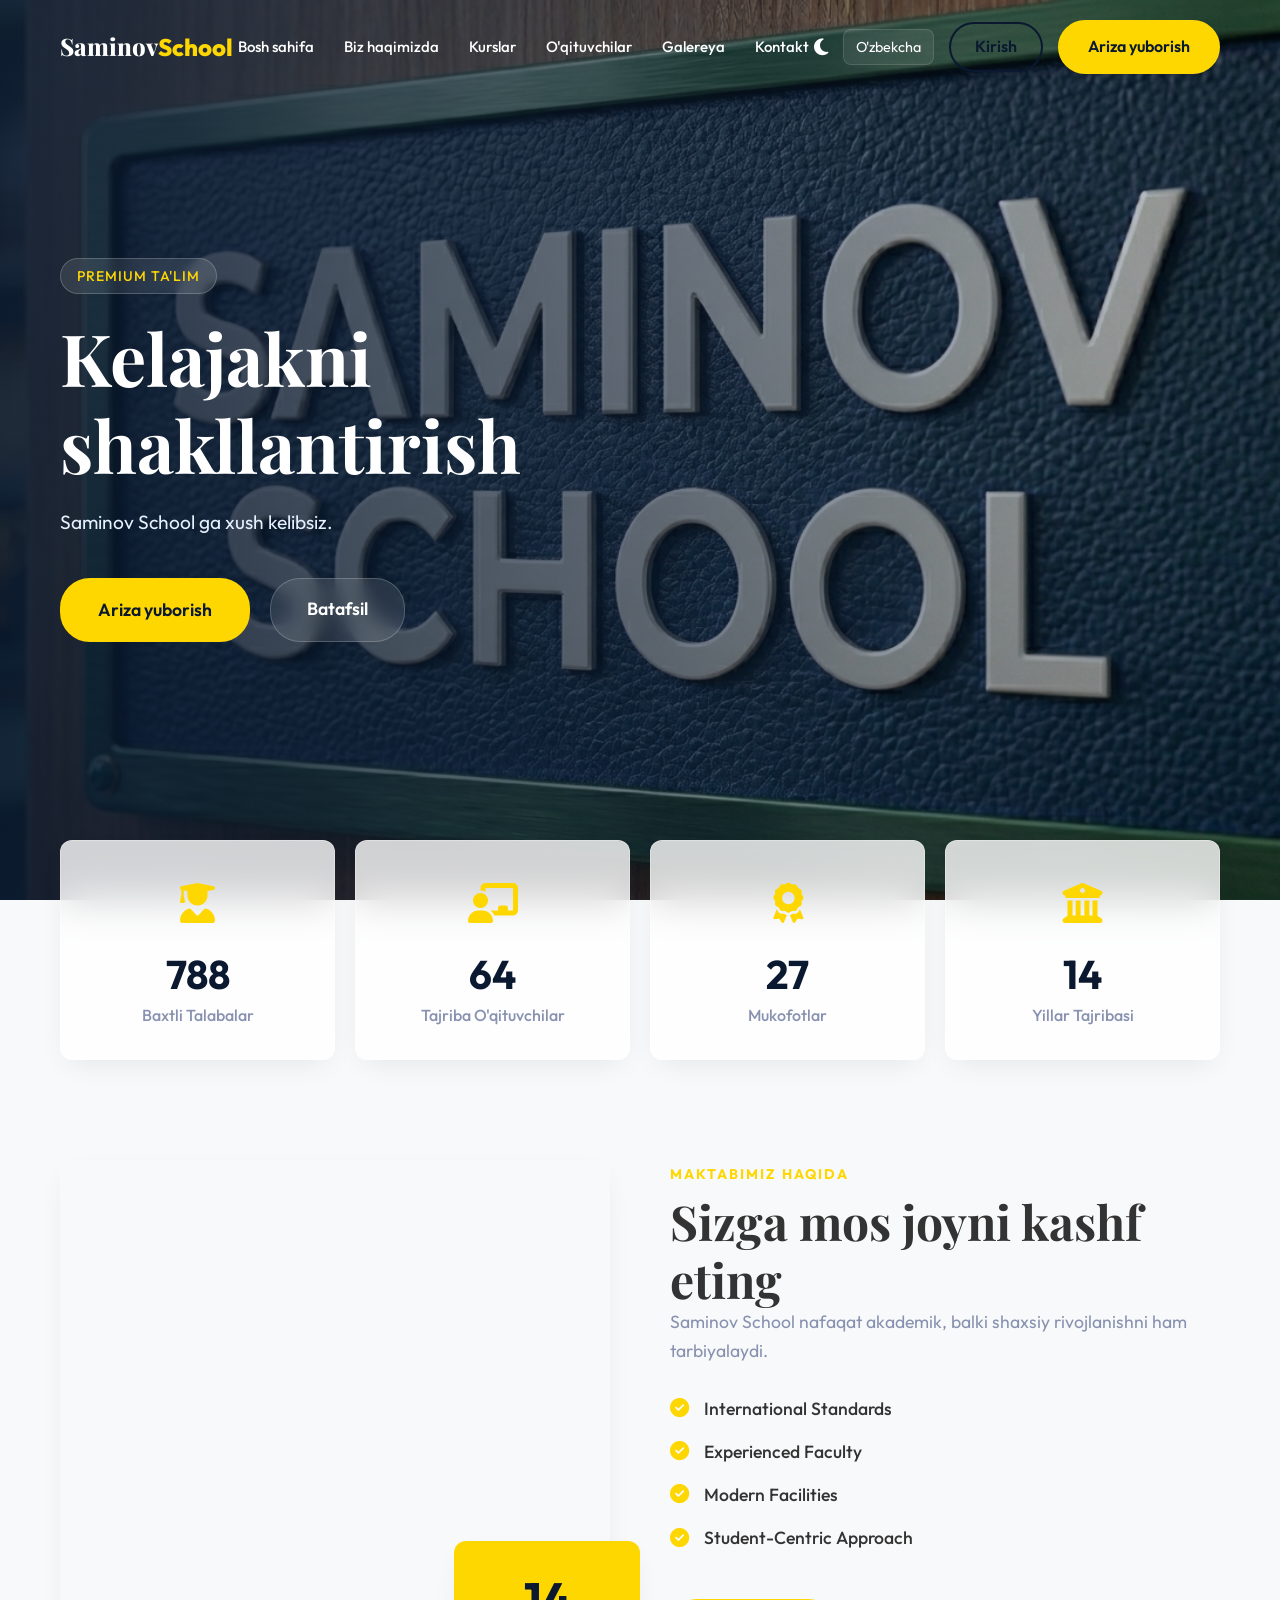
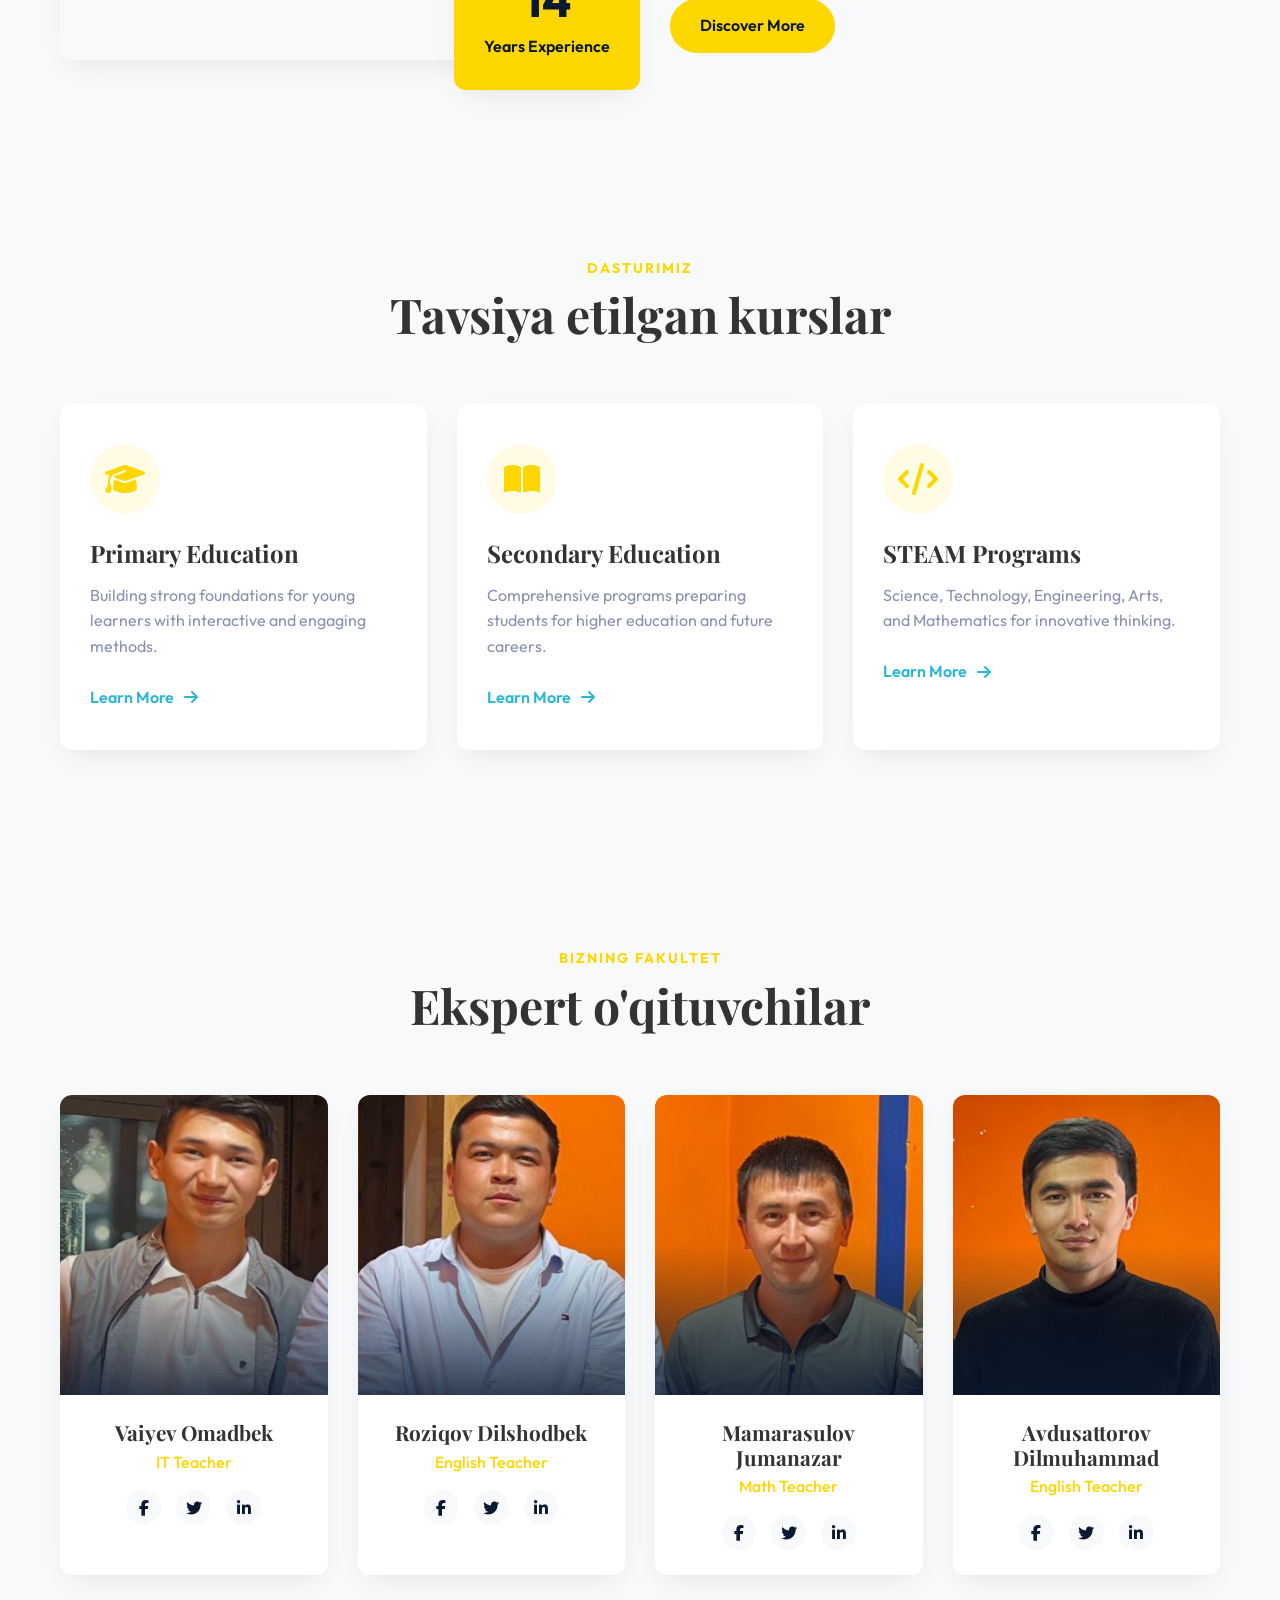
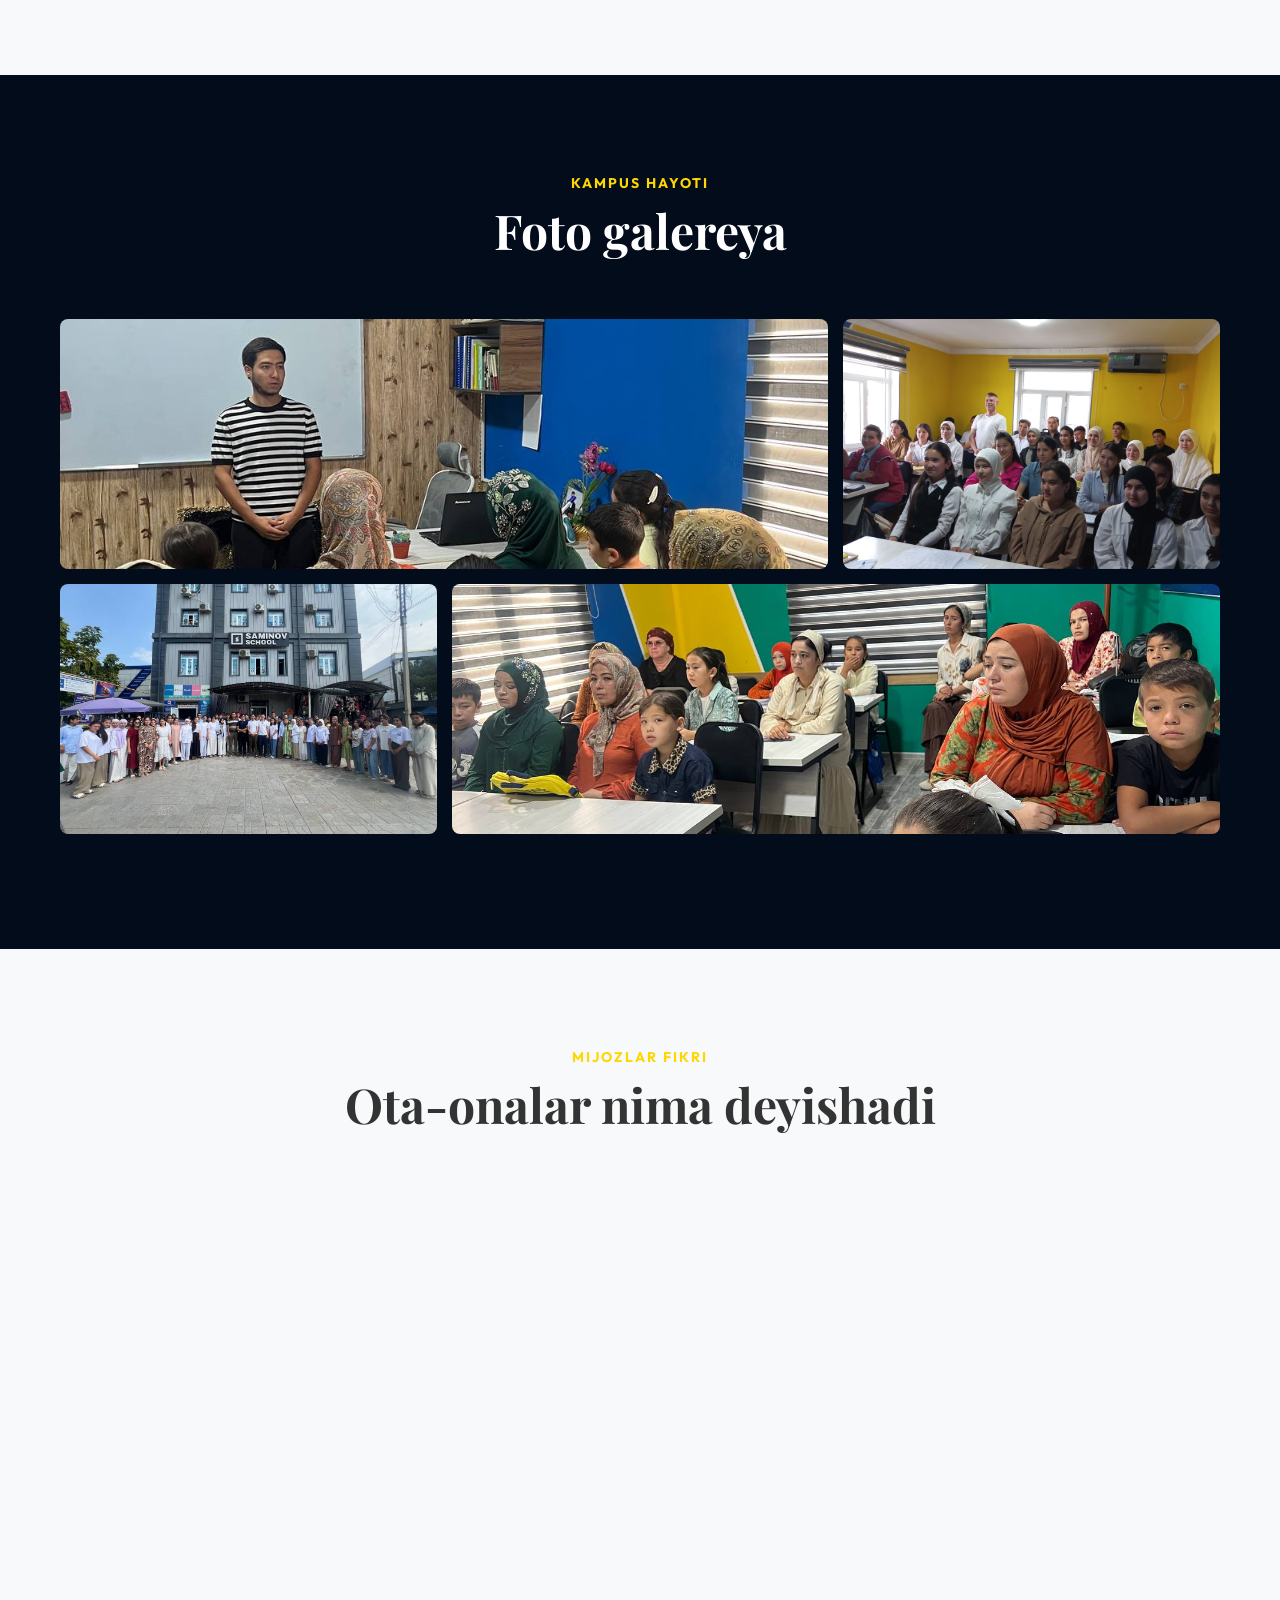
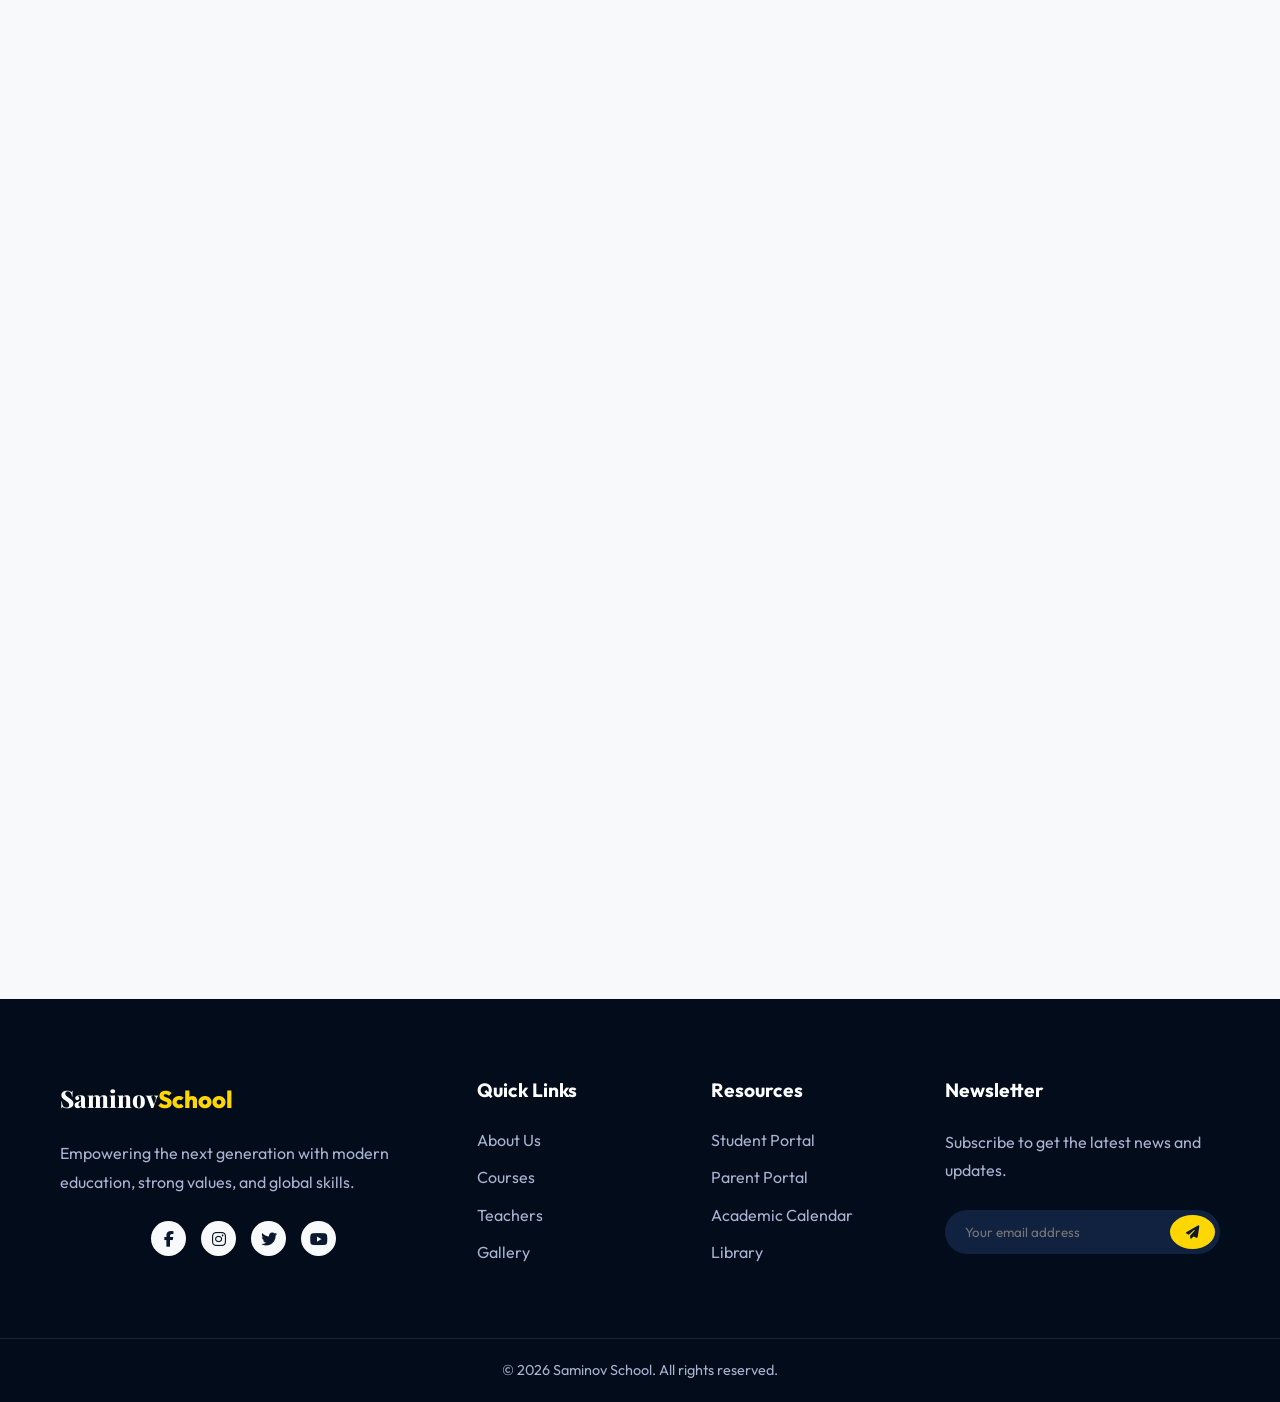
==== index.html @ 98623402 "dastlabki fayllar" ====
<!DOCTYPE html>
<html lang="en">
<head>
    <meta charset="UTF-8">
    <meta name="viewport" content="width=device-width, initial-scale=1.0">
    <title>Saminov School | Excellence in Education</title>
    
    <!-- Google Fonts -->
    <link rel="preconnect" href="https://fonts.googleapis.com">
    <link rel="preconnect" href="https://fonts.gstatic.com" crossorigin>
    <link href="https://fonts.googleapis.com/css2?family=Outfit:wght@300;400;500;600;700;800&family=Playfair+Display:wght@600;700;800&display=swap" rel="stylesheet">
    
    <!-- Font Awesome Icons -->
    <link rel="stylesheet" href="https://cdnjs.cloudflare.com/ajax/libs/font-awesome/6.4.0/css/all.min.css">
    
    <!-- AOS Animation Library -->
    <link href="https://unpkg.com/aos@2.3.1/dist/aos.css" rel="stylesheet">
    
    <!-- Main CSS -->
    <link rel="stylesheet" href="main.css">
</head>
<body>

    <!-- Navigation -->
    <nav class="navbar" id="navbar">
        <div class="container nav-container">
            <a href="#" class="logo">
                <span class="logo-text">Saminov<span class="logo-accent">School</span></span>
            </a>
            
            <ul class="nav-links">
                <li><a data-i18n="nav.home" href="#home">Home</a></li>
                <li><a data-i18n="nav.about" href="#about">About</a></li>
                <li><a data-i18n="nav.courses" href="#courses">Courses</a></li>
                <li><a data-i18n="nav.teachers" href="#teachers">Teachers</a></li>
                <li><a data-i18n="nav.gallery" href="#gallery">Gallery</a></li>
                <li><a data-i18n="nav.contact" href="#contact">Contact</a></li>
            </ul>
            
            <div class="nav-actions">
                <button class="theme-toggle" id="theme-toggle"><i class="fa-solid fa-moon"></i></button>
                <select id="lang-select" class="lang-select" aria-label="Language select">
                    <option value="uz">O'zbekcha</option>
                    <option value="ru">Русский</option>
                    <option value="en">English</option>
                </select>
                <a data-i18n="nav.login" href="login.html" class="btn-outline">Login</a>
                <a data-i18n="nav.apply" href="#admission" class="btn-primary">Apply Now</a>
                <div class="hamburger" id="hamburger">
                    <i class="fa-solid fa-bars"></i>
                </div>
            </div>
        </div>
    </nav>

    <!-- Mobile Menu -->
    <div class="mobile-menu" id="mobile-menu">
        <span class="close-menu" id="close-menu">&times;</span>
        <ul class="mobile-links">
            <li><a href="#home">Home</a></li>
            <li><a href="#about">About</a></li>
            <li><a href="#courses">Courses</a></li>
            <li><a href="#teachers">Teachers</a></li>
            <li><a href="#gallery">Gallery</a></li>
            <li><a href="#contact">Contact</a></li>
            <li style="margin-top: 20px;">
                <a href="login.html" class="btn-outline" style="display: inline-block;">Login</a>
            </li>
        </ul>
    </div>

    <!-- Hero Section -->
    <header class="hero" id="home">
        <div class="hero-bg"></div>
        <div class="hero-overlay"></div>
        <div class="container hero-content">
            <div class="hero-text" data-aos="fade-up" data-aos-duration="1000">
                <div class="badge" data-i18n="hero.badge">Premium Education</div>
                <h1 class="hero-title" data-i18n="hero.title">Shaping the <span>Future</span> of Education</h1>
                <p class="hero-subtitle" data-i18n="hero.subtitle">Welcome to Saminov School, where innovation meets tradition. We provide a world-class educational experience to prepare students for tomorrow's challenges.</p>
                <div class="hero-buttons">
                    <a href="#admission" class="btn-primary btn-large" data-i18n="hero.apply">Apply Now <i class="fa-solid fa-arrow-right"></i></a>
                    <a href="#about" class="btn-glass btn-large" data-i18n="hero.learn">Learn More</a>
                </div>
            </div>
        </div>
    </header>

    <!-- Statistics Section -->
    <section class="statistics">
        <div class="container stats-container">
            <div class="stat-card glass-panel" data-aos="fade-up" data-aos-delay="100">
                <div class="stat-icon"><i class="fa-solid fa-user-graduate"></i></div>
                <h3 class="counter" data-target="1500">0</h3>
                <p data-i18n="stat.students">Happy Students</p>
            </div>
            <div class="stat-card glass-panel" data-aos="fade-up" data-aos-delay="200">
                <div class="stat-icon"><i class="fa-solid fa-chalkboard-user"></i></div>
                <h3 class="counter" data-target="120">0</h3>
                <p data-i18n="stat.teachers">Expert Teachers</p>
            </div>
            <div class="stat-card glass-panel" data-aos="fade-up" data-aos-delay="300">
                <div class="stat-icon"><i class="fa-solid fa-award"></i></div>
                <h3 class="counter" data-target="50">0</h3>
                <p data-i18n="stat.awards">Awards Won</p>
            </div>
            <div class="stat-card glass-panel" data-aos="fade-up" data-aos-delay="400">
                <div class="stat-icon"><i class="fa-solid fa-building-columns"></i></div>
                <h3 class="counter" data-target="25">0</h3>
                <p data-i18n="stat.years">Years of Excellence</p>
            </div>
        </div>
    </section>

    <!-- About Section -->
    <section class="about section" id="about">
        <div class="container about-grid">
            <div class="about-image" data-aos="fade-right">
                <div class="image-wrapper">
                    <div class="decorative-img"></div>
                    <div class="experience-badge glass-panel">
                        <h2 class="counter" data-target="25">0</h2>
                        <p>Years Experience</p>
                    </div>
                </div>
            </div>
            <div class="about-content" data-aos="fade-left">
                <h4 class="section-subtitle" data-i18n="about.subtitle">About Us</h4>
                <h2 class="section-title" data-i18n="about.title">Nurturing Young Minds for a Brighter Future</h2>
                <p class="about-text" data-i18n="about.text">
                    At Saminov School, we believe in creating an environment where every student can thrive. Our modern curriculum combines academic excellence with practical skills, ensuring our students are prepared for global challenges.
                </p>
                <ul class="feature-list">
                    <li><i class="fa-solid fa-check-circle"></i> International Standards</li>
                    <li><i class="fa-solid fa-check-circle"></i> Experienced Faculty</li>
                    <li><i class="fa-solid fa-check-circle"></i> Modern Facilities</li>
                    <li><i class="fa-solid fa-check-circle"></i> Student-Centric Approach</li>
                </ul>
                <a href="#about" class="btn-primary mt-4">Discover More</a>
            </div>
        </div>
    </section>

    <!-- Courses Section -->
    <section class="courses section bg-light" id="courses">
        <div class="container">
            <div class="section-header text-center" data-aos="fade-up">
                <h4 class="section-subtitle" data-i18n="courses.subtitle">Our Programs</h4>
                <h2 class="section-title" data-i18n="courses.title">What We Offer</h2>
            </div>
            <div class="courses-grid">
                <div class="course-card" data-aos="fade-up" data-aos-delay="100">
                    <div class="course-icon"><i class="fa-solid fa-graduation-cap"></i></div>
                    <h3 data-i18n="courses.primary">Primary Education</h3>
                    <p>Building strong foundations for young learners with interactive and engaging methods.</p>
                    <a href="#" class="course-link">Learn More <i class="fa-solid fa-arrow-right"></i></a>
                </div>
                <div class="course-card" data-aos="fade-up" data-aos-delay="200">
                    <div class="course-icon"><i class="fa-solid fa-book-open"></i></div>
                    <h3 data-i18n="courses.secondary">Secondary Education</h3>
                    <p>Comprehensive programs preparing students for higher education and future careers.</p>
                    <a href="#" class="course-link">Learn More <i class="fa-solid fa-arrow-right"></i></a>
                </div>
                <div class="course-card" data-aos="fade-up" data-aos-delay="300">
                    <div class="course-icon"><i class="fa-solid fa-code"></i></div>
                    <h3 data-i18n="courses.steam">STEAM Programs</h3>
                    <p>Science, Technology, Engineering, Arts, and Mathematics for innovative thinking.</p>
                    <a href="#" class="course-link">Learn More <i class="fa-solid fa-arrow-right"></i></a>
                </div>
            </div>
        </div>
    </section>

    <!-- Teachers Section -->
    <section class="teachers section" id="teachers">
        <div class="container">
            <div class="section-header text-center" data-aos="fade-up">
                <h4 class="section-subtitle" data-i18n="teachers.subtitle">Our Team</h4>
                <h2 class="section-title" data-i18n="teachers.title">Meet Our Expert Teachers</h2>
            </div>
            <div class="teachers-grid">
                <div class="teacher-card" data-aos="fade-up" data-aos-delay="100">
                    <div class="teacher-img img-1"></div>
                    <div class="teacher-info">
                        <h3>Vaiyev Omadbek</h3>
                        <p>IT Teacher</p>
                        <div class="social-links">
                            <a href="#"><i class="fa-brands fa-facebook-f"></i></a>
                            <a href="#"><i class="fa-brands fa-twitter"></i></a>
                            <a href="#"><i class="fa-brands fa-linkedin-in"></i></a>
                        </div>
                    </div>
                </div>
                <div class="teacher-card" data-aos="fade-up" data-aos-delay="200">
                    <div class="teacher-img img-2"></div>
                    <div class="teacher-info">
                        <h3>Roziqov Dilshodbek</h3>
                        <p>English Teacher</p>
                        <div class="social-links">
                            <a href="#"><i class="fa-brands fa-facebook-f"></i></a>
                            <a href="#"><i class="fa-brands fa-twitter"></i></a>
                            <a href="#"><i class="fa-brands fa-linkedin-in"></i></a>
                        </div>
                    </div>
                </div>
                <div class="teacher-card" data-aos="fade-up" data-aos-delay="300">
                    <div class="teacher-img img-3"></div>
                    <div class="teacher-info">
                        <h3>Mamarasulov Jumanazar</h3>
                        <p>Math Teacher</p>
                        <div class="social-links">
                            <a href="#"><i class="fa-brands fa-facebook-f"></i></a>
                            <a href="#"><i class="fa-brands fa-twitter"></i></a>
                            <a href="#"><i class="fa-brands fa-linkedin-in"></i></a>
                        </div>
                    </div>
                </div>
                <div class="teacher-card" data-aos="fade-up" data-aos-delay="400">
                    <div class="teacher-img img-4"></div>
                    <div class="teacher-info">
                        <h3>Avdusattorov Dilmuhammad</h3>
                        <p>English Teacher</p>
                        <div class="social-links">
                            <a href="#"><i class="fa-brands fa-facebook-f"></i></a>
                            <a href="#"><i class="fa-brands fa-twitter"></i></a>
                            <a href="#"><i class="fa-brands fa-linkedin-in"></i></a>
                        </div>
                    </div>
                </div>
            </div>
        </div>
    </section>

    <!-- Gallery Section -->
    <section class="gallery section bg-dark" id="gallery">
        <div class="container">
            <div class="section-header text-center light-text" data-aos="fade-up">
                <h4 class="section-subtitle" data-i18n="gallery.subtitle">Campus Life</h4>
                <h2 class="section-title" data-i18n="gallery.title">Our Photo Gallery</h2>
            </div>
            <div class="gallery-grid">
                <div class="gallery-item item-1" data-aos="fade-up" data-aos-delay="100" onclick="openLightbox('gallery4.jpg')"><div class="overlay"><i class="fa-solid fa-magnifying-glass-plus"></i></div></div>
                <div class="gallery-item item-2" data-aos="fade-up" data-aos-delay="200" onclick="openLightbox('gallery2.jpg')"><div class="overlay"><i class="fa-solid fa-magnifying-glass-plus"></i></div></div>
                <div class="gallery-item item-3" data-aos="fade-up" data-aos-delay="300" onclick="openLightbox('gallery1.jpg')"><div class="overlay"><i class="fa-solid fa-magnifying-glass-plus"></i></div></div>
                <div class="gallery-item item-4" data-aos="fade-up" data-aos-delay="400" onclick="openLightbox('gallery3.jpg')"><div class="overlay"><i class="fa-solid fa-magnifying-glass-plus"></i></div></div>
                <div class="gallery-item item-5" data-aos="fade-up" data-aos-delay="500" onclick="openLightbox('gallery1.jpg')"><div class="overlay"><i class="fa-solid fa-magnifying-glass-plus"></i></div></div>
                <div class="gallery-item item-6" data-aos="fade-up" data-aos-delay="600" onclick="openLightbox('gallery2.jpg')"><div class="overlay"><i class="fa-solid fa-magnifying-glass-plus"></i></div></div>
            </div>
        </div>
    </section>

    <!-- Lightbox -->
    <div id="lightbox" class="lightbox" onclick="closeLightbox()">
        <span class="close-lightbox">&times;</span>
        <img id="lightbox-img" src="" alt="Rasm">
    </div>

    <!-- Testimonials Section -->
    <section class="testimonials section">
        <div class="container">
            <div class="section-header text-center" data-aos="fade-up">
                <h4 class="section-subtitle" data-i18n="testimonials.subtitle">Testimonials</h4>
                <h2 class="section-title" data-i18n="testimonials.title">What Parents Say</h2>
            </div>
            <div class="testimonial-content" data-aos="fade-up">
                <div class="glass-panel-dark">
                    <i class="fa-solid fa-quote-left quote-icon"></i>
                    <p class="testimonial-text">
                        "Saminov School has been an incredible journey for my child. The teachers are dedicated, facilities are amazing, and the curriculum is outstanding!"
                    </p>
                    <div class="author-avatar"></div>
                    <div class="author-info">
                        <h4>Sarvinoz Ahmedova</h4>
                        <span>Parent</span>
                    </div>
                </div>
            </div>
        </div>
    </section>

    <!-- Admission & Contact Section -->
    <section class="admission section bg-light" id="contact">
        <div class="container">
            <div class="admission-grid">
                <div class="contact-info" data-aos="fade-right">
                    <div class="glass-panel-blue">
                        <h2 data-i18n="contact.title">Get In Touch</h2>
                        <p data-i18n="contact.text">Have questions? We'd love to hear from you!</p>
                        
                        <div class="info-item">
                            <div class="icon-box"><i class="fa-solid fa-location-dot"></i></div>
                            <div>
                                <h4 data-i18n="contact.address">Address</h4>
                                <p>Tashkent, Uzbekistan</p>
                            </div>
                        </div>
                        
                        <div class="info-item">
                            <div class="icon-box"><i class="fa-solid fa-phone"></i></div>
                            <div>
                                <h4 data-i18n="contact.phone">Phone</h4>
                                <p>+998 71 123 45 67</p>
                            </div>
                        </div>
                        
                        <div class="info-item">
                            <div class="icon-box"><i class="fa-solid fa-envelope"></i></div>
                            <div>
                                <h4 data-i18n="contact.email">Email</h4>
                                <p>info@saminovschool.uz</p>
                            </div>
                        </div>
                        
                        <div class="map-container">
                            <div class="map-placeholder">
                                <i class="fa-solid fa-map-location-dot"></i>
                                <span>Map Location</span>
                            </div>
                        </div>
                    </div>
                </div>
                
                <div class="admission-form" id="contact" data-aos="fade-left">
                    <h3 data-i18n="admission.title">Apply for Admission</h3>
                    <form id="admission-form">
                        <div class="form-row">
                            <div class="input-group">
                                <label data-i18n="form.name">Full Name</label>
                                <input type="text" placeholder="Your name" required>
                            </div>
                            <div class="input-group">
                                <label data-i18n="form.email">Email</label>
                                <input type="email" placeholder="Your email" required>
                            </div>
                        </div>
                        <div class="form-row">
                            <div class="input-group">
                                <label data-i18n="form.phone">Phone</label>
                                <input type="tel" placeholder="Your phone">
                            </div>
                            <div class="input-group">
                                <label data-i18n="form.grade">Grade Applying For</label>
                                <select>
                                    <option>Grade 1</option>
                                    <option>Grade 2</option>
                                    <option>Grade 3</option>
                                    <option>Grade 4</option>
                                    <option>Grade 5</option>
                                    <option>Grade 6-10</option>
                                </select>
                            </div>
                        </div>
                        <div class="input-group">
                            <label data-i18n="form.message">Message</label>
                            <textarea placeholder="Tell us more..." rows="4"></textarea>
                        </div>
                        <button type="submit" class="btn-primary btn-full" data-i18n="form.submit">Submit Application</button>
                    </form>
                </div>
            </div>
        </div>
    </section>

    <!-- Footer -->
    <footer class="footer">
        <div class="container footer-grid">
            <div class="footer-col">
                <a href="#" class="logo footer-logo">
                    <span class="logo-text">Saminov<span class="logo-accent">School</span></span>
                </a>
                <p>Empowering the next generation with modern education, strong values, and global skills.</p>
                <div class="social-links">
                    <a href="#"><i class="fa-brands fa-facebook-f"></i></a>
                    <a href="#"><i class="fa-brands fa-instagram"></i></a>
                    <a href="#"><i class="fa-brands fa-twitter"></i></a>
                    <a href="#"><i class="fa-brands fa-youtube"></i></a>
                </div>
            </div>
            <div class="footer-col">
                <h3>Quick Links</h3>
                <ul>
                    <li><a href="#about">About Us</a></li>
                    <li><a href="#courses">Courses</a></li>
                    <li><a href="#teachers">Teachers</a></li>
                    <li><a href="#gallery">Gallery</a></li>
                </ul>
            </div>
            <div class="footer-col">
                <h3>Resources</h3>
                <ul>
                    <li><a href="#">Student Portal</a></li>
                    <li><a href="#">Parent Portal</a></li>
                    <li><a href="#">Academic Calendar</a></li>
                    <li><a href="#">Library</a></li>
                </ul>
            </div>
            <div class="footer-col">
                <h3>Newsletter</h3>
                <p>Subscribe to get the latest news and updates.</p>
                <form class="newsletter-form">
                    <input type="email" placeholder="Your email address" required>
                    <button type="submit"><i class="fa-solid fa-paper-plane"></i></button>
                </form>
            </div>
        </div>
        <div class="footer-bottom text-center">
            <p>&copy; 2026 Saminov School. All rights reserved.</p>
        </div>
    </footer>

    <!-- Scripts -->
    <script src="https://unpkg.com/aos@2.3.1/dist/aos.js"></script>
    <script src="landing.js"></script>
</body>
</html>
---- main.css ----
/* ==========================================================================
   CSS Variables & Reset
   ========================================================================== */
:root {
    --primary-color: #0A192F; /* Dark Blue */
    --secondary-color: #FFD700; /* Gold */
    --accent-color: #2ab6d4; /* Light Blue */
    --text-dark: #333333;
    --text-light: #f4f6f9;
    --text-muted: #8892b0;
    --bg-light: #f8f9fa;
    --bg-dark: #020c1b;
    --bg-card: #ffffff;
    --glass-bg: rgba(255, 255, 255, 0.1);
    --glass-border: rgba(255, 255, 255, 0.2);
    --transition: all 0.3s ease;
    --shadow-soft: 0 10px 30px -10px rgba(2, 12, 27, 0.1);
    --shadow-hover: 0 20px 40px -10px rgba(2, 12, 27, 0.2);
    --border-radius: 12px;
}

/* Dark Mode Variables */
body.dark-mode {
    --bg-light: #020c1b;
    --bg-dark: #0A192F;
    --bg-card: #112240;
    --text-dark: #e6f1ff;
    --shadow-soft: 0 10px 30px -10px rgba(0, 0, 0, 0.5);
    --shadow-hover: 0 20px 40px -10px rgba(0, 0, 0, 0.7);
}

* {
    margin: 0;
    padding: 0;
    box-sizing: border-box;
    font-family: 'Outfit', sans-serif;
}

html {
    scroll-behavior: smooth;
}

body {
    background-color: var(--bg-light);
    color: var(--text-dark);
    line-height: 1.6;
    overflow-x: hidden;
    transition: background-color var(--transition), color var(--transition);
}

h1, h2, h3, h4, h5, h6 {
    font-family: 'Playfair Display', serif;
    color: var(--text-dark);
    line-height: 1.2;
}

body.dark-mode h1, body.dark-mode h2, body.dark-mode h3, body.dark-mode h4 {
    color: var(--text-light);
}

a {
    text-decoration: none;
    color: inherit;
    transition: var(--transition);
}

ul {
    list-style: none;
}

.container {
    width: 100%;
    max-width: 1200px;
    margin: 0 auto;
    padding: 0 20px;
}

.section {
    padding: 100px 0;
}

.bg-light { background-color: var(--bg-light); }
.bg-dark { background-color: var(--bg-dark); color: var(--text-light); }

.text-center { text-align: center; }
.mt-4 { margin-top: 2rem; }

/* ==========================================================================
   Buttons
   ========================================================================== */
.btn-primary {
    display: inline-block;
    background: var(--secondary-color);
    color: var(--primary-color);
    padding: 12px 28px;
    border-radius: 30px;
    font-weight: 600;
    border: 2px solid var(--secondary-color);
    transition: var(--transition);
    cursor: pointer;
}

.btn-primary:hover {
    background: transparent;
    color: var(--secondary-color);
    box-shadow: 0 0 15px rgba(255, 215, 0, 0.4);
}

.btn-outline {
    display: inline-block;
    background: transparent;
    color: var(--primary-color);
    padding: 10px 24px;
    border-radius: 30px;
    font-weight: 600;
    border: 2px solid var(--primary-color);
    transition: var(--transition);
}
body.dark-mode .btn-outline {
    color: var(--secondary-color);
    border-color: var(--secondary-color);
}

.btn-outline:hover {
    background: var(--primary-color);
    color: white;
}
body.dark-mode .btn-outline:hover {
    background: var(--secondary-color);
    color: var(--primary-color);
}

.btn-glass {
    display: inline-block;
    background: var(--glass-bg);
    backdrop-filter: blur(10px);
    -webkit-backdrop-filter: blur(10px);
    border: 1px solid var(--glass-border);
    color: white;
    padding: 12px 28px;
    border-radius: 30px;
    font-weight: 600;
    transition: var(--transition);
}

.btn-glass:hover {
    background: rgba(255, 255, 255, 0.2);
}

.btn-large {
    padding: 16px 36px;
    font-size: 1.1rem;
}

.btn-full {
    width: 100%;
    text-align: center;
}

/* ==========================================================================
   Navigation
   ========================================================================== */
.navbar {
    position: fixed;
    top: 0;
    left: 0;
    width: 100%;
    padding: 20px 0;
    z-index: 1000;
    transition: var(--transition);
}

.navbar.scrolled {
    background: var(--bg-card);
    box-shadow: var(--shadow-soft);
    padding: 15px 0;
}

.nav-container {
    display: flex;
    justify-content: space-between;
    align-items: center;
}

.logo-text {
    font-size: 24px;
    font-weight: 800;
    color: white;
    font-family: 'Playfair Display', serif;
}
.navbar.scrolled .logo-text { color: var(--text-dark); }

.logo-accent {
    color: var(--secondary-color);
}

.nav-links {
    display: flex;
    gap: 30px;
}

.nav-links a {
    color: white;
    font-weight: 500;
    font-size: 15px;
    position: relative;
}

.navbar.scrolled .nav-links a {
    color: var(--text-dark);
}

.nav-links a::after {
    content: '';
    position: absolute;
    bottom: -5px;
    left: 0;
    width: 0;
    height: 2px;
    background: var(--secondary-color);
    transition: var(--transition);
}

.nav-links a:hover::after, .nav-links a.active::after {
    width: 100%;
}

.nav-actions {
    display: flex;
    align-items: center;
    gap: 15px;
}

.theme-toggle {
    background: transparent;
    border: none;
    color: white;
    font-size: 1.2rem;
    cursor: pointer;
    transition: var(--transition);
}
.lang-select {
    appearance: none;
    -webkit-appearance: none;
    background: rgba(255,255,255,0.08);
    color: white;
    border: 1px solid rgba(255,255,255,0.12);
    padding: 8px 12px;
    border-radius: 8px;
    font-size: 0.9rem;
    cursor: pointer;
}
.navbar.scrolled .lang-select {
    background: transparent;
    color: var(--text-dark);
    border-color: rgba(0,0,0,0.06);
}
.navbar.scrolled .theme-toggle { color: var(--text-dark); }

.hamburger {
    display: none;
    color: white;
    font-size: 1.5rem;
    cursor: pointer;
}
.navbar.scrolled .hamburger { color: var(--text-dark); }

/* Mobile Menu */
.mobile-menu {
    position: fixed;
    top: 0;
    right: -100%;
    width: 300px;
    height: 100vh;
    background: var(--bg-card);
    z-index: 2000;
    padding: 80px 40px;
    transition: var(--transition);
    box-shadow: -10px 0 30px rgba(0,0,0,0.1);
}

.mobile-menu.active {
    right: 0;
}

.close-menu {
    position: absolute;
    top: 20px;
    right: 30px;
    font-size: 2rem;
    cursor: pointer;
    color: var(--text-dark);
}

.mobile-links {
    display: flex;
    flex-direction: column;
    gap: 20px;
}

.mobile-links a {
    font-size: 1.2rem;
    font-weight: 500;
    color: var(--text-dark);
}

/* ==========================================================================
   Hero Section
   ========================================================================== */
.hero {
    position: relative;
    height: 100vh;
    min-height: 600px;
    display: flex;
    align-items: center;
    overflow: hidden;
}

.hero-bg {
    position: absolute;
    top: 0; left: 0; width: 100%; height: 100%;
    background: url('hero_bg.png') no-repeat center center/cover;
    z-index: 1;
    /* subtle scale animation */
    animation: pulse 20s infinite alternate;
}

@keyframes pulse {
    0% { transform: scale(1); }
    100% { transform: scale(1.05); }
}

.hero-overlay {
    position: absolute;
    top: 0; left: 0; width: 100%; height: 100%;
    background: linear-gradient(90deg, rgba(10,25,47,0.9) 0%, rgba(10,25,47,0.6) 50%, rgba(10,25,47,0.2) 100%);
    z-index: 2;
}

.hero-content {
    position: relative;
    z-index: 3;
}

.hero-text {
    max-width: 700px;
}

.badge {
    display: inline-block;
    padding: 6px 16px;
    background: var(--glass-bg);
    border: 1px solid var(--glass-border);
    backdrop-filter: blur(4px);
    color: var(--secondary-color);
    border-radius: 30px;
    font-weight: 500;
    font-size: 14px;
    margin-bottom: 20px;
    text-transform: uppercase;
    letter-spacing: 1px;
}

.hero-title {
    font-size: 4.5rem;
    color: white;
    margin-bottom: 20px;
}

.hero-title span {
    color: var(--secondary-color);
    font-style: italic;
}

.hero-subtitle {
    color: #e6f1ff;
    font-size: 1.2rem;
    margin-bottom: 40px;
    max-width: 600px;
}

.hero-buttons {
    display: flex;
    gap: 20px;
}

/* ==========================================================================
   Statistics
   ========================================================================== */
.statistics {
    margin-top: -60px;
    position: relative;
    z-index: 10;
}

.stats-container {
    display: grid;
    grid-template-columns: repeat(4, 1fr);
    gap: 20px;
}

.glass-panel {
    background: rgba(255, 255, 255, 0.8);
    backdrop-filter: blur(20px);
    -webkit-backdrop-filter: blur(20px);
    border: 1px solid rgba(255,255,255,0.3);
    border-radius: var(--border-radius);
    padding: 30px 20px;
    text-align: center;
    box-shadow: var(--shadow-soft);
    transition: var(--transition);
}

body.dark-mode .glass-panel {
    background: rgba(17, 34, 64, 0.8);
    border: 1px solid rgba(255,255,255,0.05);
}

.glass-panel:hover {
    transform: translateY(-10px);
    box-shadow: var(--shadow-hover);
}

.stat-icon {
    font-size: 2.5rem;
    color: var(--secondary-color);
    margin-bottom: 15px;
}

.counter {
    font-size: 2.5rem;
    font-family: 'Outfit', sans-serif;
    color: var(--primary-color);
    margin-bottom: 5px;
}
body.dark-mode .counter { color: white; }

.stat-card p {
    color: var(--text-muted);
    font-weight: 500;
}

/* ==========================================================================
   Sections Common
   ========================================================================== */
.section-header {
    margin-bottom: 60px;
}

.section-subtitle {
    color: var(--secondary-color);
    text-transform: uppercase;
    letter-spacing: 2px;
    font-size: 14px;
    font-family: 'Outfit', sans-serif;
    margin-bottom: 10px;
}

.section-title {
    font-size: 3rem;
}

.light-text .section-title {
    color: white;
}

/* ==========================================================================
   About Section
   ========================================================================== */
.about-grid {
    display: grid;
    grid-template-columns: 1fr 1fr;
    gap: 60px;
    align-items: center;
}

.image-wrapper {
    position: relative;
}

.decorative-img {
    width: 100%;
    height: 500px;
    border-radius: var(--border-radius);
    background: linear-gradient(45deg, var(--primary-color), var(--accent-color));
    box-shadow: var(--shadow-soft);
    background-image: url('https://images.unsplash.com/photo-1523050854058-8df90110c9f1?ixlib=rb-4.0.3&auto=format&fit=crop&w=800&q=80');
    background-size: cover;
    background-position: center;
}

.experience-badge {
    position: absolute;
    bottom: -30px;
    right: -30px;
    padding: 30px;
    background: var(--secondary-color);
    color: var(--primary-color);
    border: none;
}
body.dark-mode .experience-badge {
    background: var(--secondary-color);
}
.experience-badge h2 {
    font-size: 3rem;
    font-family: 'Outfit', sans-serif;
    color: var(--primary-color);
    margin-bottom: 5px;
}
.experience-badge p {
    font-weight: 600;
    color: var(--primary-color);
}

.about-text {
    font-size: 1.1rem;
    color: var(--text-muted);
    margin-bottom: 30px;
}

.feature-list li {
    margin-bottom: 15px;
    font-size: 1.1rem;
    font-weight: 500;
    display: flex;
    align-items: center;
    gap: 15px;
}

.feature-list i {
    color: var(--secondary-color);
    font-size: 1.2rem;
}

/* ==========================================================================
   Courses Section
   ========================================================================== */
.courses-grid {
    display: grid;
    grid-template-columns: repeat(auto-fit, minmax(250px, 1fr));
    gap: 30px;
}

.course-card {
    background: var(--bg-card);
    padding: 40px 30px;
    border-radius: var(--border-radius);
    box-shadow: var(--shadow-soft);
    transition: var(--transition);
    position: relative;
    overflow: hidden;
    z-index: 1;
}

.course-card::before {
    content: '';
    position: absolute;
    top: 0; left: 0; width: 100%; height: 0;
    background: var(--primary-color);
    transition: var(--transition);
    z-index: -1;
}

.course-card:hover::before {
    height: 100%;
}

.course-card:hover {
    transform: translateY(-10px);
}

.course-card:hover h3, .course-card:hover p, .course-card:hover .course-link {
    color: white;
}

.course-icon {
    width: 70px;
    height: 70px;
    background: rgba(255, 215, 0, 0.1);
    color: var(--secondary-color);
    border-radius: 50%;
    display: flex;
    justify-content: center;
    align-items: center;
    font-size: 2rem;
    margin-bottom: 25px;
    transition: var(--transition);
}

.course-card:hover .course-icon {
    background: var(--secondary-color);
    color: var(--primary-color);
}

.course-card h3 {
    font-size: 1.5rem;
    margin-bottom: 15px;
    transition: var(--transition);
}

.course-card p {
    color: var(--text-muted);
    margin-bottom: 25px;
    transition: var(--transition);
}

.course-link {
    font-weight: 600;
    color: var(--accent-color);
    display: flex;
    align-items: center;
    gap: 10px;
}

/* ==========================================================================
   Teachers Section
   ========================================================================== */
.teachers-grid {
    display: grid;
    grid-template-columns: repeat(auto-fit, minmax(250px, 1fr));
    gap: 30px;
}

.teacher-card {
    background: var(--bg-card);
    border-radius: var(--border-radius);
    overflow: hidden;
    box-shadow: var(--shadow-soft);
    transition: var(--transition);
}

.teacher-card:hover {
    transform: translateY(-10px);
    box-shadow: var(--shadow-hover);
}

.teacher-img {
    height: 300px;
    background-size: cover;
    background-position: center;
    position: relative;
}

.teacher-img::after {
    content: '';
    position: absolute;
    bottom: 0; left: 0; width: 100%; height: 50%;
    background: linear-gradient(to top, rgba(10,25,47,0.8), transparent);
}

.img-1 { background-image: url('teacher1.png'); }
.img-2 { background-image: url('teacher2.png'); }
.img-3 { background-image: url('teacher3.png'); }
.img-4 { background-image: url('teacher4.png'); }

.teacher-info {
    padding: 25px;
    text-align: center;
    position: relative;
}

.teacher-info h3 {
    font-size: 1.3rem;
    margin-bottom: 5px;
}

.teacher-info p {
    color: var(--secondary-color);
    font-weight: 500;
    margin-bottom: 15px;
}

.social-links {
    display: flex;
    justify-content: center;
    gap: 15px;
}

.social-links a {
    width: 35px;
    height: 35px;
    background: var(--bg-light);
    color: var(--primary-color);
    border-radius: 50%;
    display: flex;
    justify-content: center;
    align-items: center;
}
body.dark-mode .social-links a { background: var(--bg-dark); color: var(--text-light); }

.social-links a:hover {
    background: var(--secondary-color);
    color: var(--primary-color);
}

/* ==========================================================================
   Gallery Section
   ========================================================================== */
.gallery-grid {
    display: grid;
    grid-template-columns: repeat(3, 1fr);
    grid-template-rows: repeat(2, 250px);
    gap: 15px;
}

.gallery-item {
    position: relative;
    border-radius: 8px;
    overflow: hidden;
    background-size: cover;
    background-position: center;
    cursor: pointer;
}

/* Lightbox */
.lightbox {
    display: none;
    position: fixed;
    top: 0;
    left: 0;
    width: 100%;
    height: 100%;
    background: rgba(0, 0, 0, 0.9);
    z-index: 9999;
    justify-content: center;
    align-items: center;
    animation: fadeIn 0.3s ease;
}

@keyframes fadeIn {
    from { opacity: 0; }
    to { opacity: 1; }
}

.lightbox.active {
    display: flex;
}

.lightbox img {
    max-width: 90%;
    max-height: 90%;
    border-radius: 8px;
    box-shadow: 0 20px 60px rgba(0, 0, 0, 0.5);
}

.close-lightbox {
    position: absolute;
    top: 30px;
    right: 30px;
    font-size: 3rem;
    color: white;
    cursor: pointer;
    transition: transform 0.3s ease;
}

.close-lightbox:hover {
    transform: rotate(90deg);
}

.item-1 { background-image: url('gallery4.jpg'); grid-column: span 2; }
.item-2 { background-image: url('gallery2.jpg'); }
.item-3 { background-image: url('gallery1.jpg'); }
.item-4 { background-image: url('gallery3.jpg'); grid-column: span 2; }
.item-5 { background-image: url('gallery1.jpg'); }
.item-6 { background-image: url('gallery2.jpg'); }

.overlay {
    position: absolute;
    top: 0; left: 0; width: 100%; height: 100%;
    background: rgba(10, 25, 47, 0.7);
    display: flex;
    justify-content: center;
    align-items: center;
    opacity: 0;
    transition: var(--transition);
}

.overlay i {
    color: var(--secondary-color);
    font-size: 2.5rem;
    transform: scale(0.5);
    transition: var(--transition);
}

.gallery-item:hover .overlay {
    opacity: 1;
}

.gallery-item:hover .overlay i {
    transform: scale(1);
}

/* ==========================================================================
   Testimonials
   ========================================================================== */
.glass-panel-dark {
    background: var(--bg-card);
    border: 1px solid rgba(0,0,0,0.05);
    border-radius: var(--border-radius);
    padding: 50px;
    text-align: center;
    box-shadow: var(--shadow-soft);
    max-width: 800px;
    margin: 0 auto;
}
body.dark-mode .glass-panel-dark { border-color: rgba(255,255,255,0.05); }

.quote-icon {
    font-size: 3rem;
    color: var(--secondary-color);
    margin-bottom: 20px;
    opacity: 0.5;
}

.testimonial-text {
    font-size: 1.4rem;
    font-style: italic;
    color: var(--text-dark);
    margin-bottom: 30px;
    font-family: 'Playfair Display', serif;
}

.author-avatar {
    width: 70px; height: 70px;
    border-radius: 50%;
    margin: 0 auto 15px;
    background-image: url('https://images.unsplash.com/photo-1438761681033-6461ffad8d80?ixlib=rb-4.0.3&auto=format&fit=crop&w=200&q=80');
    background-size: cover;
}

.author-info h4 { font-size: 1.2rem; }
.author-info span { color: var(--secondary-color); font-weight: 500; font-size: 0.9rem;}

/* ==========================================================================
   Admission & Contact
   ========================================================================== */
.admission-grid {
    display: grid;
    grid-template-columns: 1fr 1.5fr;
    gap: 40px;
}

.glass-panel-blue {
    background: var(--primary-color);
    color: white;
    padding: 50px 40px;
    border-radius: var(--border-radius);
    box-shadow: var(--shadow-soft);
}

.glass-panel-blue h2 {
    color: white;
    margin-bottom: 15px;
}
.glass-panel-blue > p {
    color: #a8b2d1;
    margin-bottom: 40px;
}

.info-item {
    display: flex;
    gap: 20px;
    margin-bottom: 30px;
}

.icon-box {
    width: 50px; height: 50px;
    background: rgba(255,255,255,0.1);
    color: var(--secondary-color);
    border-radius: 50%;
    display: flex;
    justify-content: center;
    align-items: center;
    font-size: 1.2rem;
}

.info-item h4 {
    color: white;
    margin-bottom: 5px;
    font-family: 'Outfit', sans-serif;
    font-size: 1.1rem;
}
.info-item p { color: #a8b2d1; }

.map-container {
    margin-top: 40px;
    height: 200px;
    border-radius: 8px;
    overflow: hidden;
}

.map-placeholder {
    width: 100%; height: 100%;
    background: #112240;
    display: flex;
    justify-content: center;
    align-items: center;
    color: var(--secondary-color);
    font-weight: 500;
    gap: 10px;
}

.admission-form {
    background: var(--bg-card);
    padding: 50px;
    border-radius: var(--border-radius);
    box-shadow: var(--shadow-soft);
}

.admission-form h3 {
    font-size: 2rem;
    margin-bottom: 30px;
}

.form-row {
    display: grid;
    grid-template-columns: 1fr 1fr;
    gap: 20px;
}

.input-group {
    margin-bottom: 20px;
}

.input-group label {
    display: block;
    margin-bottom: 8px;
    font-weight: 500;
    color: var(--text-muted);
}

.input-group input, .input-group select, .input-group textarea {
    width: 100%;
    padding: 14px 16px;
    background: var(--bg-light);
    border: 1px solid rgba(0,0,0,0.1);
    border-radius: 8px;
    font-size: 1rem;
    outline: none;
    transition: var(--transition);
    color: var(--text-dark);
}
body.dark-mode .input-group input, body.dark-mode .input-group select, body.dark-mode .input-group textarea {
    border-color: rgba(255,255,255,0.1);
}

.input-group input:focus, .input-group select:focus, .input-group textarea:focus {
    border-color: var(--secondary-color);
    box-shadow: 0 0 0 3px rgba(255, 215, 0, 0.1);
}

/* ==========================================================================
   Footer
   ========================================================================== */
.footer {
    background: #020c1b;
    color: #a8b2d1;
    padding: 80px 0 20px;
}

.footer-grid {
    display: grid;
    grid-template-columns: 2fr 1fr 1fr 1.5fr;
    gap: 50px;
    margin-bottom: 60px;
}

.footer-logo { margin-bottom: 20px; display: inline-block; }

.footer-col p { margin-bottom: 25px; line-height: 1.8; }

.footer-col h3 {
    color: white;
    font-family: 'Outfit', sans-serif;
    font-size: 1.2rem;
    margin-bottom: 25px;
}

.footer-col ul li { margin-bottom: 12px; }

.footer-col ul li a:hover {
    color: var(--secondary-color);
    padding-left: 5px;
}

.newsletter-form {
    position: relative;
    display: flex;
}

.newsletter-form input {
    width: 100%;
    padding: 14px 20px;
    border-radius: 30px;
    border: none;
    background: #112240;
    color: white;
    outline: none;
}

.newsletter-form button {
    position: absolute;
    right: 5px;
    top: 5px;
    height: calc(100% - 10px);
    width: 45px;
    border-radius: 50%;
    border: none;
    background: var(--secondary-color);
    color: var(--primary-color);
    cursor: pointer;
    transition: var(--transition);
}

.newsletter-form button:hover {
    background: white;
}

.footer-bottom {
    border-top: 1px solid rgba(255,255,255,0.1);
    padding-top: 20px;
    font-size: 0.9rem;
}

/* ==========================================================================
   Responsive
   ========================================================================== */
@media (max-width: 992px) {
    .nav-links, .btn-outline, .btn-primary { display: none; }
    .hamburger { display: block; }
    
    .hero-title { font-size: 3.5rem; }
    .stats-container { grid-template-columns: 1fr 1fr; }
    .about-grid, .admission-grid { grid-template-columns: 1fr; }
    .experience-badge { right: 0; bottom: 0; }
    .gallery-grid { grid-template-columns: 1fr 1fr; }
    .item-1, .item-4 { grid-column: span 1; }
    .footer-grid { grid-template-columns: 1fr 1fr; }
}

@media (max-width: 768px) {
    .hero-title { font-size: 2.8rem; }
    .hero-buttons { flex-direction: column; }
    .form-row { grid-template-columns: 1fr; }
    .footer-grid { grid-template-columns: 1fr; }
    .gallery-grid { grid-template-columns: 1fr; }
}
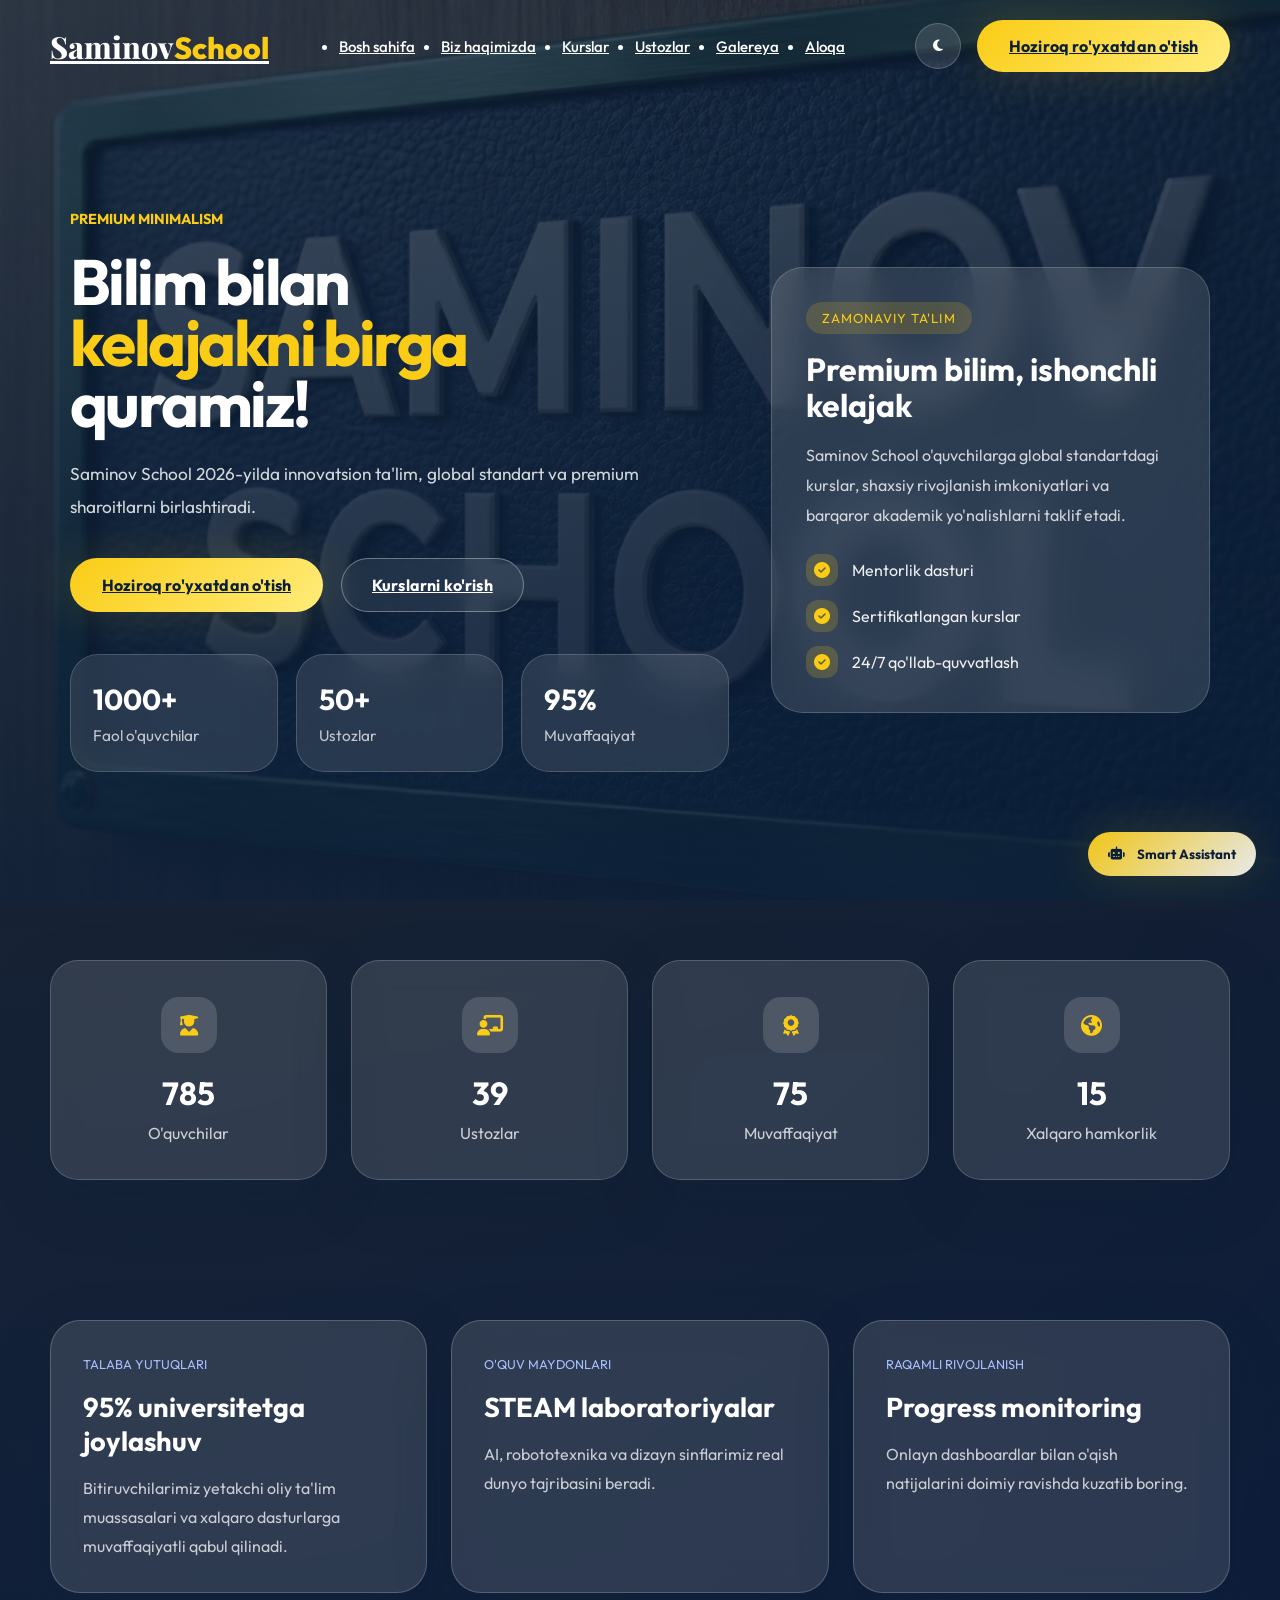
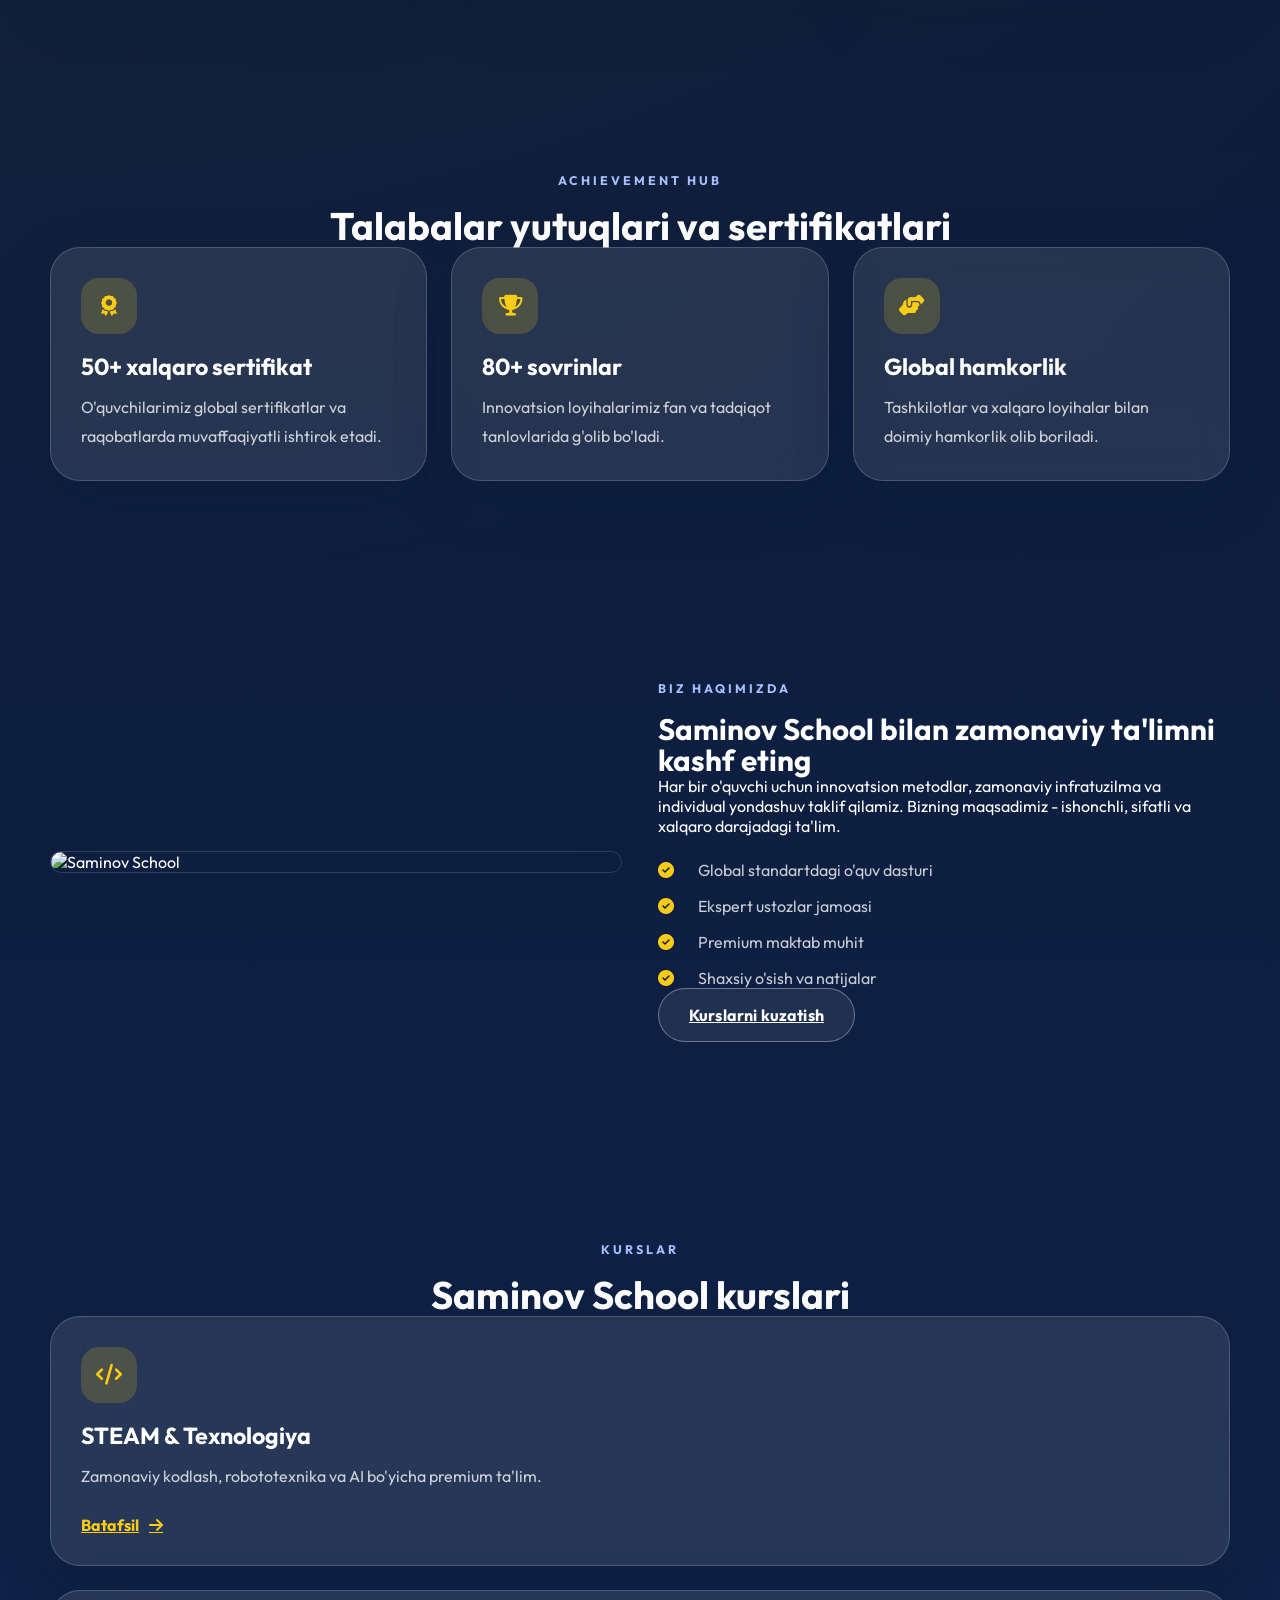
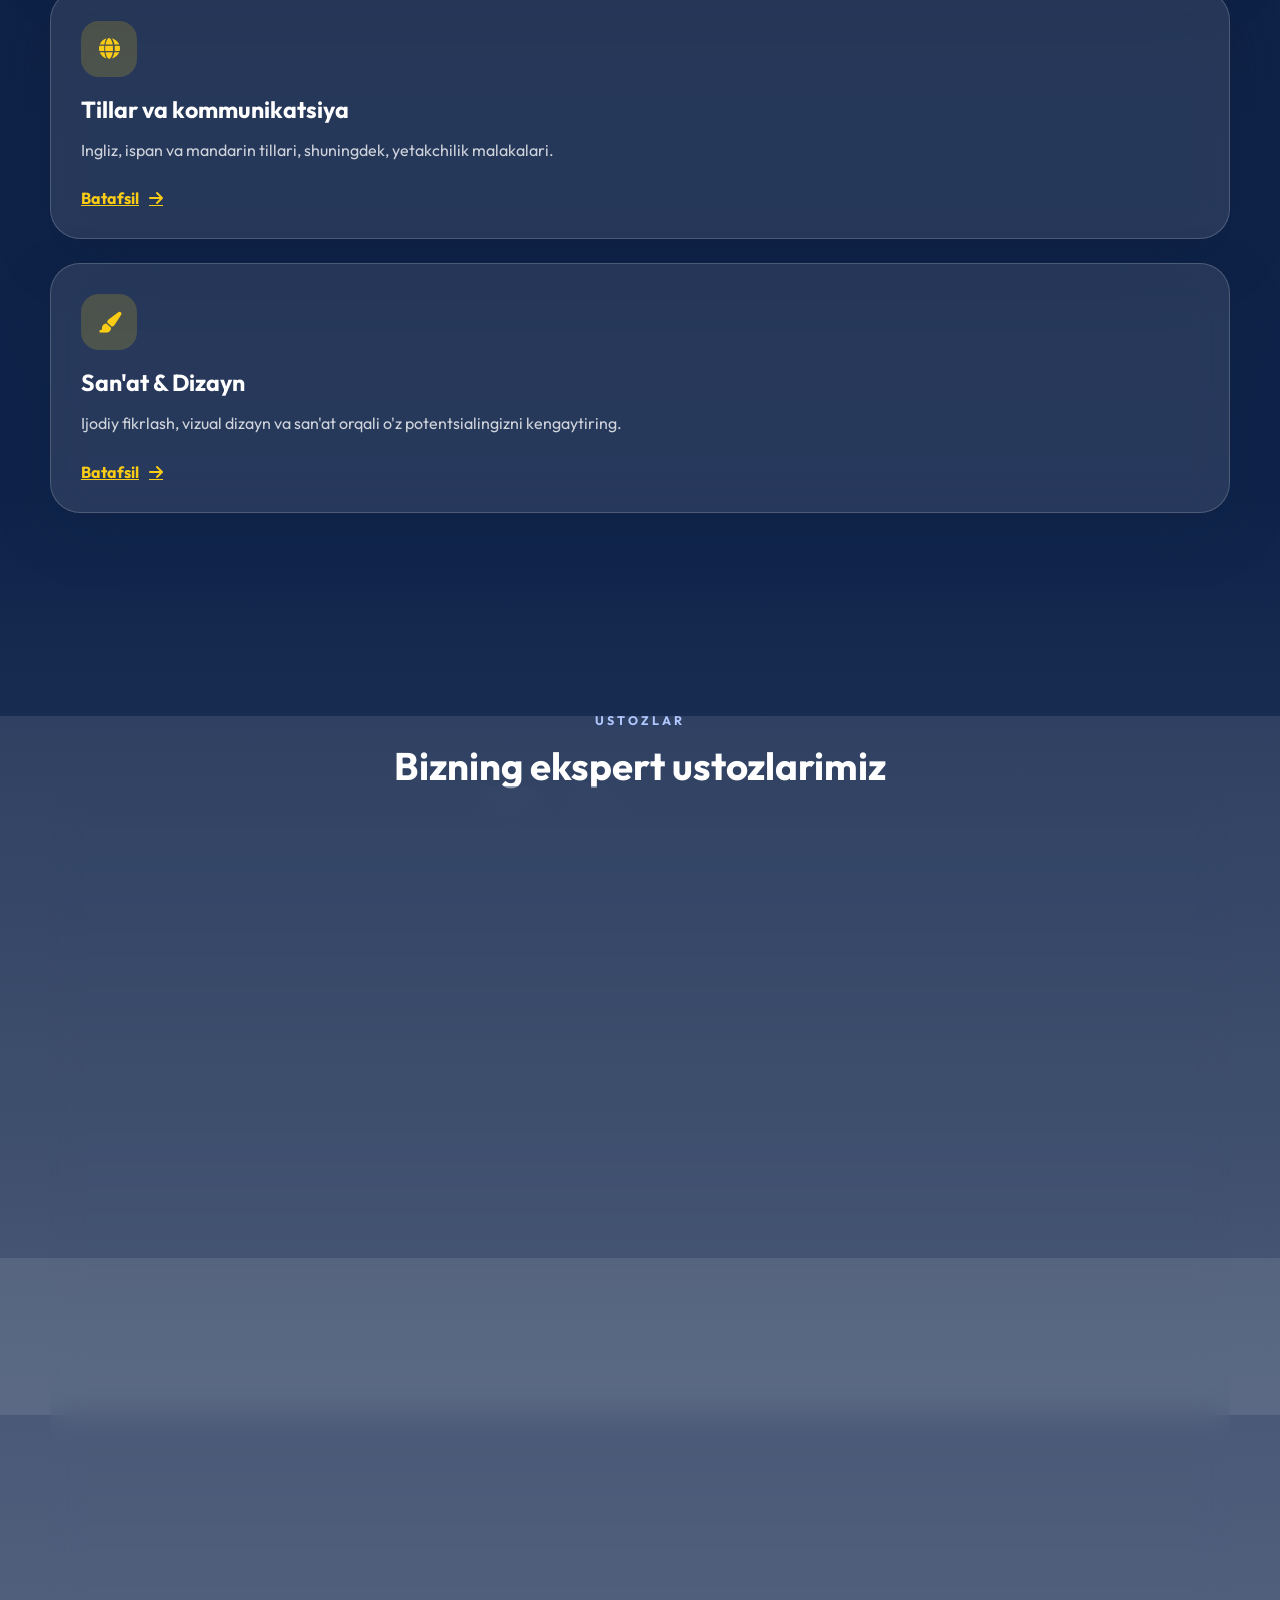
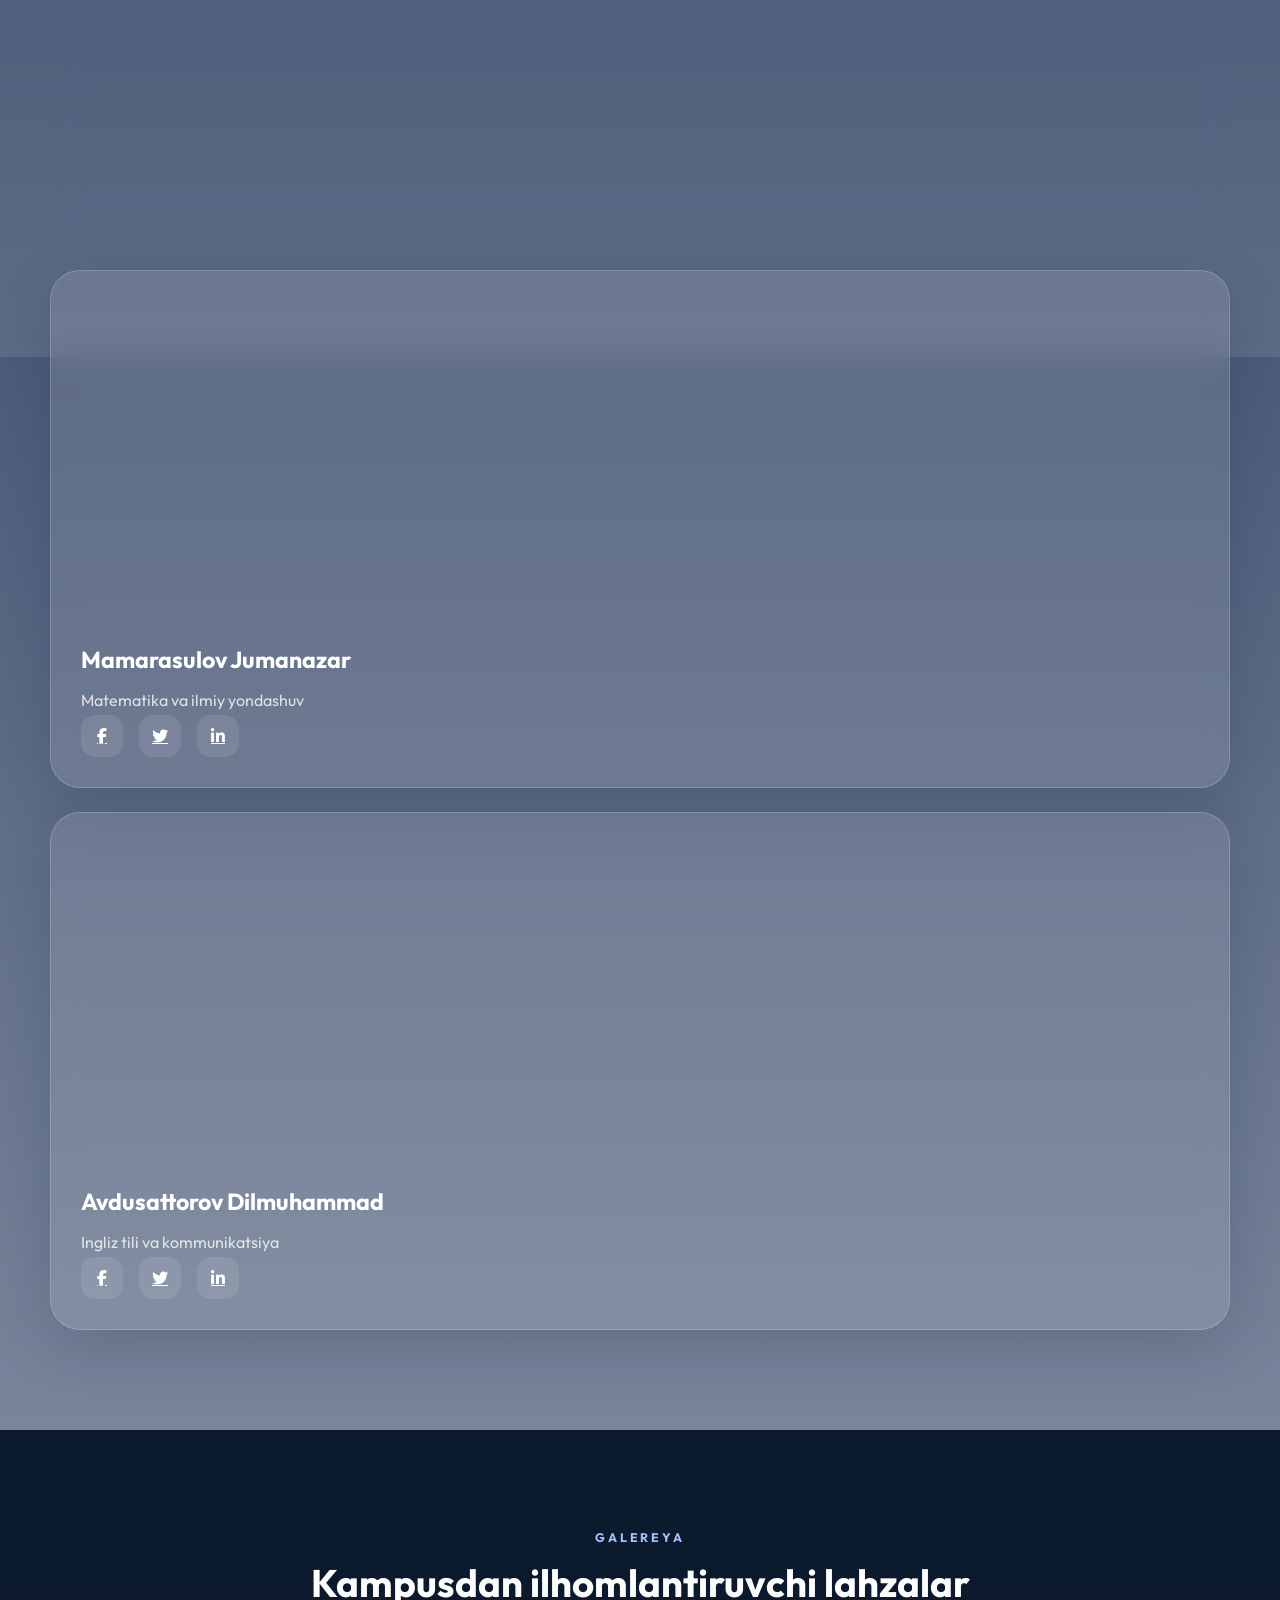
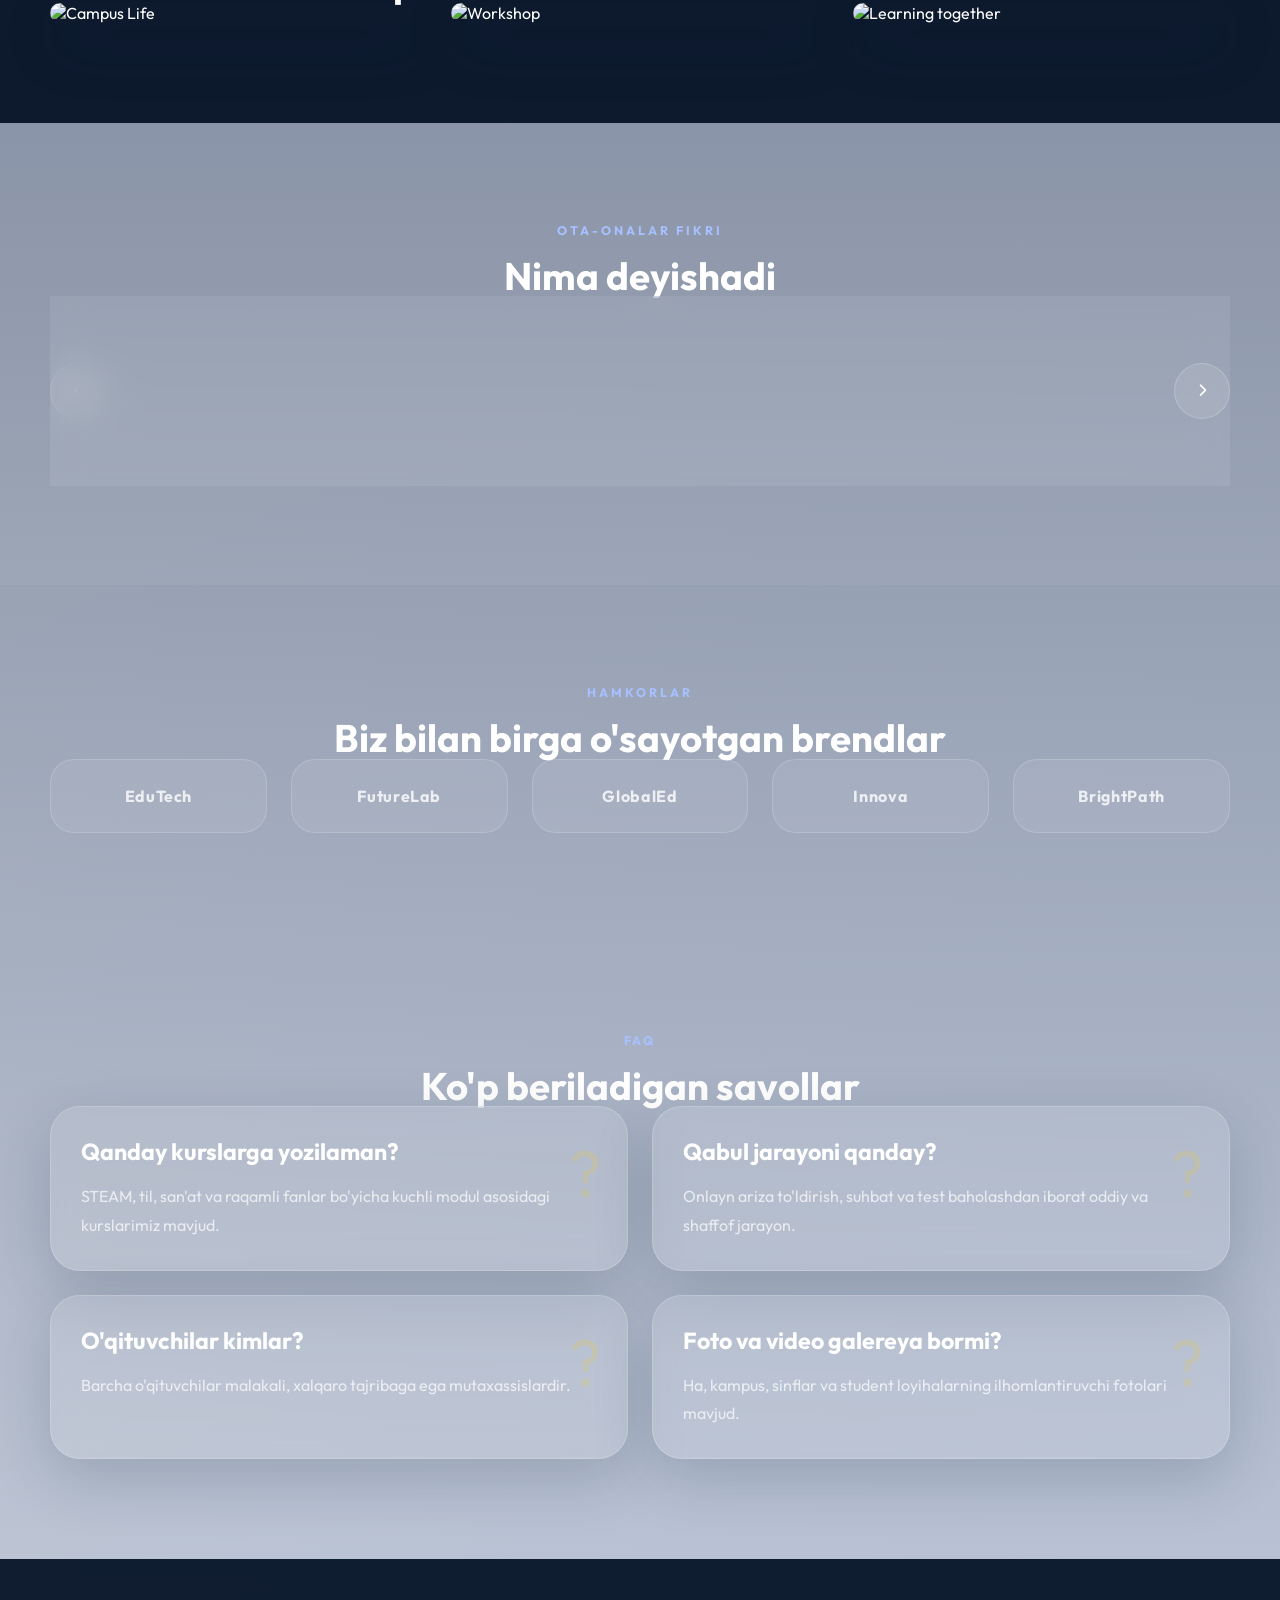
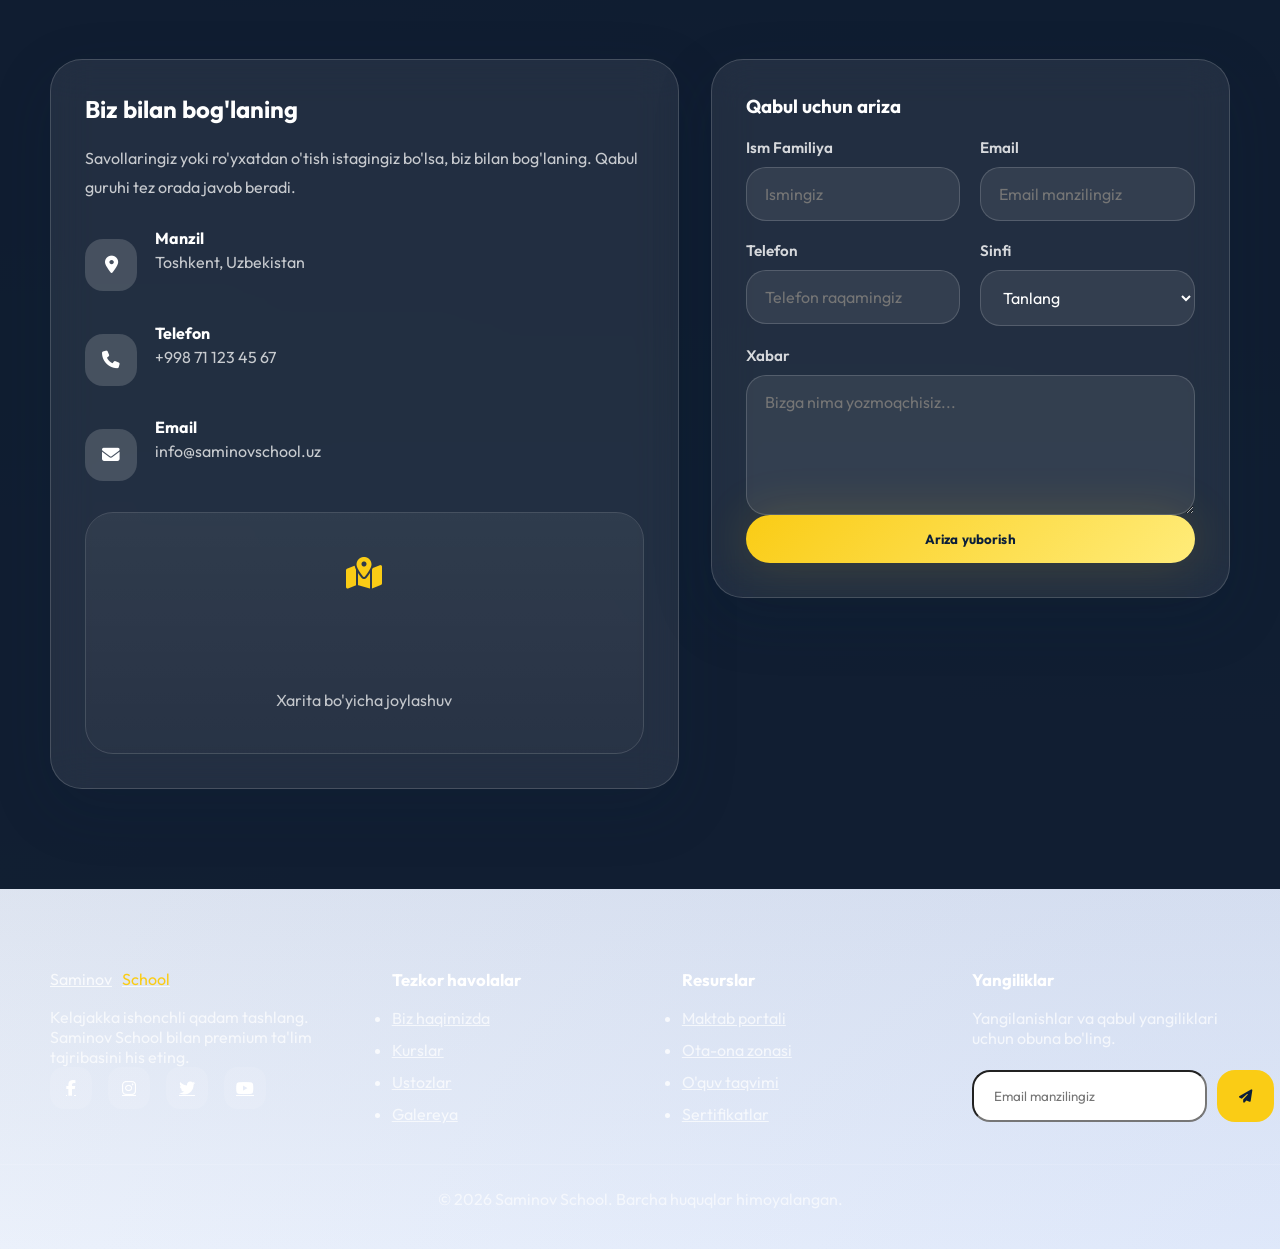
==== commit ac44a12d: "chore: premium redesign (landing, login, dashboards, admin); fix JS interactions" ====
--- a/index.html
+++ b/index.html
@@ -1,189 +1,229 @@
-<!DOCTYPE html>
-<html lang="en">
+﻿<!DOCTYPE html>
+<html lang="uz">
+
 <head>
     <meta charset="UTF-8">
     <meta name="viewport" content="width=device-width, initial-scale=1.0">
-    <title>Saminov School | Excellence in Education</title>
-    
-    <!-- Google Fonts -->
+    <meta name="description" content="Saminov School - premium ta'lim markazi. Zamonaviy kurslar, tajribali ustozlar va 2026-yil trendlariga mos ta'lim.">
+    <meta name="theme-color" content="#0B1F3A">
+    <title>Saminov School | Bilim bilan kelajakni birga quramiz</title>
     <link rel="preconnect" href="https://fonts.googleapis.com">
     <link rel="preconnect" href="https://fonts.gstatic.com" crossorigin>
     <link href="https://fonts.googleapis.com/css2?family=Outfit:wght@300;400;500;600;700;800&family=Playfair+Display:wght@600;700;800&display=swap" rel="stylesheet">
-    
-    <!-- Font Awesome Icons -->
     <link rel="stylesheet" href="https://cdnjs.cloudflare.com/ajax/libs/font-awesome/6.4.0/css/all.min.css">
-    
-    <!-- AOS Animation Library -->
-    <link href="https://unpkg.com/aos@2.3.1/dist/aos.css" rel="stylesheet">
-    
-    <!-- Main CSS -->
+    <link rel="stylesheet" href="https://unpkg.com/aos@2.3.1/dist/aos.css">
     <link rel="stylesheet" href="main.css">
 </head>
-<body>
-
-    <!-- Navigation -->
+
+<body class="loading">
+    <div id="page-loader" role="status" aria-live="polite" aria-label="Loading page">
+        <div class="spinner" aria-hidden="true"></div>
+    </div>
+    <div id="scrollProgress" aria-hidden="true"></div>
+
     <nav class="navbar" id="navbar">
         <div class="container nav-container">
-            <a href="#" class="logo">
-                <span class="logo-text">Saminov<span class="logo-accent">School</span></span>
-            </a>
-            
+            <a href="#home" class="logo-text">Saminov<span class="logo-accent">School</span></a>
             <ul class="nav-links">
-                <li><a data-i18n="nav.home" href="#home">Home</a></li>
-                <li><a data-i18n="nav.about" href="#about">About</a></li>
-                <li><a data-i18n="nav.courses" href="#courses">Courses</a></li>
-                <li><a data-i18n="nav.teachers" href="#teachers">Teachers</a></li>
-                <li><a data-i18n="nav.gallery" href="#gallery">Gallery</a></li>
-                <li><a data-i18n="nav.contact" href="#contact">Contact</a></li>
+                <li><a href="#home">Bosh sahifa</a></li>
+                <li><a href="#about">Biz haqimizda</a></li>
+                <li><a href="#courses">Kurslar</a></li>
+                <li><a href="#teachers">Ustozlar</a></li>
+                <li><a href="#gallery">Galereya</a></li>
+                <li><a href="#admission">Aloqa</a></li>
             </ul>
-            
             <div class="nav-actions">
-                <button class="theme-toggle" id="theme-toggle"><i class="fa-solid fa-moon"></i></button>
-                <select id="lang-select" class="lang-select" aria-label="Language select">
-                    <option value="uz">O'zbekcha</option>
-                    <option value="ru">Русский</option>
-                    <option value="en">English</option>
-                </select>
-                <a data-i18n="nav.login" href="login.html" class="btn-outline">Login</a>
-                <a data-i18n="nav.apply" href="#admission" class="btn-primary">Apply Now</a>
-                <div class="hamburger" id="hamburger">
-                    <i class="fa-solid fa-bars"></i>
-                </div>
+                <button class="theme-toggle" id="theme-toggle" aria-label="Toggle theme"><i class="fa-solid fa-moon"></i></button>
+                <a href="#admission" class="btn-primary">Hoziroq ro'yxatdan o'tish</a>
             </div>
         </div>
     </nav>
 
-    <!-- Mobile Menu -->
-    <div class="mobile-menu" id="mobile-menu">
-        <span class="close-menu" id="close-menu">&times;</span>
-        <ul class="mobile-links">
-            <li><a href="#home">Home</a></li>
-            <li><a href="#about">About</a></li>
-            <li><a href="#courses">Courses</a></li>
-            <li><a href="#teachers">Teachers</a></li>
-            <li><a href="#gallery">Gallery</a></li>
-            <li><a href="#contact">Contact</a></li>
-            <li style="margin-top: 20px;">
-                <a href="login.html" class="btn-outline" style="display: inline-block;">Login</a>
-            </li>
-        </ul>
-    </div>
-
-    <!-- Hero Section -->
     <header class="hero" id="home">
-        <div class="hero-bg"></div>
+        <div class="hero-video-wrap" aria-hidden="true">
+            <video autoplay muted loop playsinline class="hero-video" poster="hero_bg.png">
+                <source src="https://assets.mixkit.co/videos/preview/mixkit-big-city-students-12138-large.mp4" type="video/mp4">
+            </video>
+        </div>
         <div class="hero-overlay"></div>
         <div class="container hero-content">
-            <div class="hero-text" data-aos="fade-up" data-aos-duration="1000">
-                <div class="badge" data-i18n="hero.badge">Premium Education</div>
-                <h1 class="hero-title" data-i18n="hero.title">Shaping the <span>Future</span> of Education</h1>
-                <p class="hero-subtitle" data-i18n="hero.subtitle">Welcome to Saminov School, where innovation meets tradition. We provide a world-class educational experience to prepare students for tomorrow's challenges.</p>
+            <div class="hero-copy" data-aos="fade-up" data-aos-duration="1200">
+                <span class="eyebrow">Premium Minimalism</span>
+                <h1 class="hero-title">Bilim bilan <span>kelajakni birga</span> quramiz!</h1>
+                <p class="hero-subtitle">Saminov School 2026-yilda innovatsion ta'lim, global standart va premium sharoitlarni birlashtiradi.</p>
                 <div class="hero-buttons">
-                    <a href="#admission" class="btn-primary btn-large" data-i18n="hero.apply">Apply Now <i class="fa-solid fa-arrow-right"></i></a>
-                    <a href="#about" class="btn-glass btn-large" data-i18n="hero.learn">Learn More</a>
-                </div>
-            </div>
+                    <a href="#admission" class="btn-primary">Hoziroq ro'yxatdan o'tish</a>
+                    <a href="#courses" class="btn-outline">Kurslarni ko'rish</a>
+                </div>
+                <div class="hero-metrics">
+                    <div class="metric-card">
+                        <strong>1000+</strong>
+                        <span>Faol o'quvchilar</span>
+                    </div>
+                    <div class="metric-card">
+                        <strong>50+</strong>
+                        <span>Ustozlar</span>
+                    </div>
+                    <div class="metric-card">
+                        <strong>95%</strong>
+                        <span>Muvaffaqiyat</span>
+                    </div>
+                </div>
+            </div>
+            <aside class="hero-panel" data-aos="fade-left" data-aos-duration="1200" data-aos-delay="200">
+                <div class="panel-header">
+                    <span class="panel-tag">Zamonaviy ta'lim</span>
+                    <h2>Premium bilim, ishonchli kelajak</h2>
+                </div>
+                <p>Saminov School o'quvchilarga global standartdagi kurslar, shaxsiy rivojlanish imkoniyatlari va barqaror akademik yo'nalishlarni taklif etadi.</p>
+                <div class="panel-highlights">
+                    <div><i class="fa-solid fa-circle-check"></i> Mentorlik dasturi</div>
+                    <div><i class="fa-solid fa-circle-check"></i> Sertifikatlangan kurslar</div>
+                    <div><i class="fa-solid fa-circle-check"></i> 24/7 qo'llab-quvvatlash</div>
+                </div>
+            </aside>
         </div>
     </header>
 
-    <!-- Statistics Section -->
     <section class="statistics">
         <div class="container stats-container">
-            <div class="stat-card glass-panel" data-aos="fade-up" data-aos-delay="100">
+            <div class="stat-card" data-aos="fade-up" data-aos-delay="100">
                 <div class="stat-icon"><i class="fa-solid fa-user-graduate"></i></div>
-                <h3 class="counter" data-target="1500">0</h3>
-                <p data-i18n="stat.students">Happy Students</p>
-            </div>
-            <div class="stat-card glass-panel" data-aos="fade-up" data-aos-delay="200">
+                <h3 class="counter" data-target="1000">0</h3>
+                <p>O'quvchilar</p>
+            </div>
+            <div class="stat-card" data-aos="fade-up" data-aos-delay="200">
                 <div class="stat-icon"><i class="fa-solid fa-chalkboard-user"></i></div>
-                <h3 class="counter" data-target="120">0</h3>
-                <p data-i18n="stat.teachers">Expert Teachers</p>
-            </div>
-            <div class="stat-card glass-panel" data-aos="fade-up" data-aos-delay="300">
+                <h3 class="counter" data-target="50">0</h3>
+                <p>Ustozlar</p>
+            </div>
+            <div class="stat-card" data-aos="fade-up" data-aos-delay="300">
                 <div class="stat-icon"><i class="fa-solid fa-award"></i></div>
-                <h3 class="counter" data-target="50">0</h3>
-                <p data-i18n="stat.awards">Awards Won</p>
-            </div>
-            <div class="stat-card glass-panel" data-aos="fade-up" data-aos-delay="400">
-                <div class="stat-icon"><i class="fa-solid fa-building-columns"></i></div>
-                <h3 class="counter" data-target="25">0</h3>
-                <p data-i18n="stat.years">Years of Excellence</p>
-            </div>
-        </div>
-    </section>
-
-    <!-- About Section -->
-    <section class="about section" id="about">
+                <h3 class="counter" data-target="95">0</h3>
+                <p>Muvaffaqiyat</p>
+            </div>
+            <div class="stat-card" data-aos="fade-up" data-aos-delay="400">
+                <div class="stat-icon"><i class="fa-solid fa-earth-americas"></i></div>
+                <h3 class="counter" data-target="18">0</h3>
+                <p>Xalqaro hamkorlik</p>
+            </div>
+        </div>
+    </section>
+
+    <section class="showcase section">
+        <div class="container showcase-grid">
+            <article class="showcase-card" data-aos="fade-right" data-aos-delay="100">
+                <span class="showcase-label">Talaba yutuqlari</span>
+                <h3>95% universitetga joylashuv</h3>
+                <p>Bitiruvchilarimiz yetakchi oliy ta'lim muassasalari va xalqaro dasturlarga muvaffaqiyatli qabul qilinadi.</p>
+            </article>
+            <article class="showcase-card" data-aos="fade-up" data-aos-delay="200">
+                <span class="showcase-label">O'quv maydonlari</span>
+                <h3>STEAM laboratoriyalar</h3>
+                <p>AI, robototexnika va dizayn sinflarimiz real dunyo tajribasini beradi.</p>
+            </article>
+            <article class="showcase-card" data-aos="fade-left" data-aos-delay="300">
+                <span class="showcase-label">Raqamli rivojlanish</span>
+                <h3>Progress monitoring</h3>
+                <p>Onlayn dashboardlar bilan o'qish natijalarini doimiy ravishda kuzatib boring.</p>
+            </article>
+        </div>
+    </section>
+
+    <section class="achievement section" id="about">
+        <div class="container">
+            <div class="section-header text-center" data-aos="fade-up">
+                <h4 class="section-subtitle">Achievement Hub</h4>
+                <h2 class="section-title">Talabalar yutuqlari va sertifikatlari</h2>
+            </div>
+            <div class="achievement-grid">
+                <article class="achievement-card" data-aos="fade-up" data-aos-delay="100">
+                    <div class="card-icon"><i class="fa-solid fa-award"></i></div>
+                    <h3>50+ xalqaro sertifikat</h3>
+                    <p>O'quvchilarimiz global sertifikatlar va raqobatlarda muvaffaqiyatli ishtirok etadi.</p>
+                </article>
+                <article class="achievement-card" data-aos="fade-up" data-aos-delay="200">
+                    <div class="card-icon"><i class="fa-solid fa-trophy"></i></div>
+                    <h3>80+ sovrinlar</h3>
+                    <p>Innovatsion loyihalarimiz fan va tadqiqot tanlovlarida g'olib bo'ladi.</p>
+                </article>
+                <article class="achievement-card" data-aos="fade-up" data-aos-delay="300">
+                    <div class="card-icon"><i class="fa-solid fa-handshake-angle"></i></div>
+                    <h3>Global hamkorlik</h3>
+                    <p>Tashkilotlar va xalqaro loyihalar bilan doimiy hamkorlik olib boriladi.</p>
+                </article>
+            </div>
+        </div>
+    </section>
+
+    <section class="about section">
         <div class="container about-grid">
             <div class="about-image" data-aos="fade-right">
                 <div class="image-wrapper">
-                    <div class="decorative-img"></div>
+                    <img src="https://images.unsplash.com/photo-1503676260728-1c00da094a0b?auto=format&fit=crop&w=900&q=80" alt="Saminov School" loading="lazy">
                     <div class="experience-badge glass-panel">
-                        <h2 class="counter" data-target="25">0</h2>
-                        <p>Years Experience</p>
+                        <h2 class="counter" data-target="18">0</h2>
+                        <p>Yil tajriba</p>
                     </div>
                 </div>
             </div>
             <div class="about-content" data-aos="fade-left">
-                <h4 class="section-subtitle" data-i18n="about.subtitle">About Us</h4>
-                <h2 class="section-title" data-i18n="about.title">Nurturing Young Minds for a Brighter Future</h2>
-                <p class="about-text" data-i18n="about.text">
-                    At Saminov School, we believe in creating an environment where every student can thrive. Our modern curriculum combines academic excellence with practical skills, ensuring our students are prepared for global challenges.
-                </p>
+                <h4 class="section-subtitle">Biz haqimizda</h4>
+                <h2 class="section-title small">Saminov School bilan zamonaviy ta'limni kashf eting</h2>
+                <p class="about-text">Har bir o'quvchi uchun innovatsion metodlar, zamonaviy infratuzilma va individual yondashuv taklif qilamiz. Bizning maqsadimiz - ishonchli, sifatli va xalqaro darajadagi ta'lim.</p>
                 <ul class="feature-list">
-                    <li><i class="fa-solid fa-check-circle"></i> International Standards</li>
-                    <li><i class="fa-solid fa-check-circle"></i> Experienced Faculty</li>
-                    <li><i class="fa-solid fa-check-circle"></i> Modern Facilities</li>
-                    <li><i class="fa-solid fa-check-circle"></i> Student-Centric Approach</li>
+                    <li><i class="fa-solid fa-check-circle"></i> Global standartdagi o'quv dasturi</li>
+                    <li><i class="fa-solid fa-check-circle"></i> Ekspert ustozlar jamoasi</li>
+                    <li><i class="fa-solid fa-check-circle"></i> Premium maktab muhit
+</li>
+                    <li><i class="fa-solid fa-check-circle"></i> Shaxsiy o'sish va natijalar</li>
                 </ul>
-                <a href="#about" class="btn-primary mt-4">Discover More</a>
-            </div>
-        </div>
-    </section>
-
-    <!-- Courses Section -->
+                <a href="#courses" class="btn-outline mt-4">Kurslarni kuzatish</a>
+            </div>
+        </div>
+    </section>
+
     <section class="courses section bg-light" id="courses">
         <div class="container">
             <div class="section-header text-center" data-aos="fade-up">
-                <h4 class="section-subtitle" data-i18n="courses.subtitle">Our Programs</h4>
-                <h2 class="section-title" data-i18n="courses.title">What We Offer</h2>
-            </div>
-            <div class="courses-grid">
+                <h4 class="section-subtitle">Kurslar</h4>
+                <h2 class="section-title">Saminov School kurslari</h2>
+            </div>
+            <div class="courses-grid" data-aos="fade-up" data-aos-delay="150">
                 <div class="course-card" data-aos="fade-up" data-aos-delay="100">
-                    <div class="course-icon"><i class="fa-solid fa-graduation-cap"></i></div>
-                    <h3 data-i18n="courses.primary">Primary Education</h3>
-                    <p>Building strong foundations for young learners with interactive and engaging methods.</p>
-                    <a href="#" class="course-link">Learn More <i class="fa-solid fa-arrow-right"></i></a>
+                    <div class="course-icon"><i class="fa-solid fa-code"></i></div>
+                    <h3>STEAM & Texnologiya</h3>
+                    <p>Zamonaviy kodlash, robototexnika va AI bo'yicha premium ta'lim.</p>
+                    <a href="#" class="course-link">Batafsil <i class="fa-solid fa-arrow-right"></i></a>
                 </div>
                 <div class="course-card" data-aos="fade-up" data-aos-delay="200">
-                    <div class="course-icon"><i class="fa-solid fa-book-open"></i></div>
-                    <h3 data-i18n="courses.secondary">Secondary Education</h3>
-                    <p>Comprehensive programs preparing students for higher education and future careers.</p>
-                    <a href="#" class="course-link">Learn More <i class="fa-solid fa-arrow-right"></i></a>
+                    <div class="course-icon"><i class="fa-solid fa-globe"></i></div>
+                    <h3>Tillar va kommunikatsiya</h3>
+                    <p>Ingliz, ispan va mandarin tillari, shuningdek, yetakchilik malakalari.</p>
+                    <a href="#" class="course-link">Batafsil <i class="fa-solid fa-arrow-right"></i></a>
                 </div>
                 <div class="course-card" data-aos="fade-up" data-aos-delay="300">
-                    <div class="course-icon"><i class="fa-solid fa-code"></i></div>
-                    <h3 data-i18n="courses.steam">STEAM Programs</h3>
-                    <p>Science, Technology, Engineering, Arts, and Mathematics for innovative thinking.</p>
-                    <a href="#" class="course-link">Learn More <i class="fa-solid fa-arrow-right"></i></a>
-                </div>
-            </div>
-        </div>
-    </section>
-
-    <!-- Teachers Section -->
+                    <div class="course-icon"><i class="fa-solid fa-paintbrush"></i></div>
+                    <h3>San'at & Dizayn</h3>
+                    <p>Ijodiy fikrlash, vizual dizayn va san'at orqali o'z potentsialingizni kengaytiring.</p>
+                    <a href="#" class="course-link">Batafsil <i class="fa-solid fa-arrow-right"></i></a>
+                </div>
+            </div>
+        </div>
+    </section>
+
     <section class="teachers section" id="teachers">
         <div class="container">
             <div class="section-header text-center" data-aos="fade-up">
-                <h4 class="section-subtitle" data-i18n="teachers.subtitle">Our Team</h4>
-                <h2 class="section-title" data-i18n="teachers.title">Meet Our Expert Teachers</h2>
+                <h4 class="section-subtitle">Ustozlar</h4>
+                <h2 class="section-title">Bizning ekspert ustozlarimiz</h2>
             </div>
             <div class="teachers-grid">
                 <div class="teacher-card" data-aos="fade-up" data-aos-delay="100">
                     <div class="teacher-img img-1"></div>
                     <div class="teacher-info">
                         <h3>Vaiyev Omadbek</h3>
-                        <p>IT Teacher</p>
+                        <p>IT va loyiha menejeri</p>
                         <div class="social-links">
                             <a href="#"><i class="fa-brands fa-facebook-f"></i></a>
                             <a href="#"><i class="fa-brands fa-twitter"></i></a>
@@ -195,7 +235,7 @@
                     <div class="teacher-img img-2"></div>
                     <div class="teacher-info">
                         <h3>Roziqov Dilshodbek</h3>
-                        <p>English Teacher</p>
+                        <p>Ingliz tili mutaxassisi</p>
                         <div class="social-links">
                             <a href="#"><i class="fa-brands fa-facebook-f"></i></a>
                             <a href="#"><i class="fa-brands fa-twitter"></i></a>
@@ -207,7 +247,7 @@
                     <div class="teacher-img img-3"></div>
                     <div class="teacher-info">
                         <h3>Mamarasulov Jumanazar</h3>
-                        <p>Math Teacher</p>
+                        <p>Matematika va ilmiy yondashuv</p>
                         <div class="social-links">
                             <a href="#"><i class="fa-brands fa-facebook-f"></i></a>
                             <a href="#"><i class="fa-brands fa-twitter"></i></a>
@@ -219,7 +259,7 @@
                     <div class="teacher-img img-4"></div>
                     <div class="teacher-info">
                         <h3>Avdusattorov Dilmuhammad</h3>
-                        <p>English Teacher</p>
+                        <p>Ingliz tili va kommunikatsiya</p>
                         <div class="social-links">
                             <a href="#"><i class="fa-brands fa-facebook-f"></i></a>
                             <a href="#"><i class="fa-brands fa-twitter"></i></a>
@@ -231,144 +271,202 @@
         </div>
     </section>
 
-    <!-- Gallery Section -->
     <section class="gallery section bg-dark" id="gallery">
         <div class="container">
-            <div class="section-header text-center light-text" data-aos="fade-up">
-                <h4 class="section-subtitle" data-i18n="gallery.subtitle">Campus Life</h4>
-                <h2 class="section-title" data-i18n="gallery.title">Our Photo Gallery</h2>
-            </div>
-            <div class="gallery-grid">
-                <div class="gallery-item item-1" data-aos="fade-up" data-aos-delay="100" onclick="openLightbox('gallery4.jpg')"><div class="overlay"><i class="fa-solid fa-magnifying-glass-plus"></i></div></div>
-                <div class="gallery-item item-2" data-aos="fade-up" data-aos-delay="200" onclick="openLightbox('gallery2.jpg')"><div class="overlay"><i class="fa-solid fa-magnifying-glass-plus"></i></div></div>
-                <div class="gallery-item item-3" data-aos="fade-up" data-aos-delay="300" onclick="openLightbox('gallery1.jpg')"><div class="overlay"><i class="fa-solid fa-magnifying-glass-plus"></i></div></div>
-                <div class="gallery-item item-4" data-aos="fade-up" data-aos-delay="400" onclick="openLightbox('gallery3.jpg')"><div class="overlay"><i class="fa-solid fa-magnifying-glass-plus"></i></div></div>
-                <div class="gallery-item item-5" data-aos="fade-up" data-aos-delay="500" onclick="openLightbox('gallery1.jpg')"><div class="overlay"><i class="fa-solid fa-magnifying-glass-plus"></i></div></div>
-                <div class="gallery-item item-6" data-aos="fade-up" data-aos-delay="600" onclick="openLightbox('gallery2.jpg')"><div class="overlay"><i class="fa-solid fa-magnifying-glass-plus"></i></div></div>
-            </div>
-        </div>
-    </section>
-
-    <!-- Lightbox -->
+            <div class="section-header text-center" data-aos="fade-up">
+                <h4 class="section-subtitle">Galereya</h4>
+                <h2 class="section-title">Kampusdan ilhomlantiruvchi lahzalar</h2>
+            </div>
+            <div class="gallery-slider" data-aos="fade-up" data-aos-delay="100">
+                <div class="slide" onclick="openLightbox('https://images.unsplash.com/photo-1523240795612-9a054b0db644?auto=format&fit=crop&w=900&q=80')">
+                    <img src="https://images.unsplash.com/photo-1523240795612-9a054b0db644?auto=format&fit=crop&w=900&q=80" alt="Campus Life">
+                    <div class="slide-overlay"><i class="fa-solid fa-play"></i> Maktab hayoti</div>
+                </div>
+                <div class="slide" onclick="openLightbox('https://images.unsplash.com/photo-1517520287167-4bbf64a00d66?auto=format&fit=crop&w=900&q=80')">
+                    <img src="https://images.unsplash.com/photo-1517520287167-4bbf64a00d66?auto=format&fit=crop&w=900&q=80" alt="Workshop">
+                    <div class="slide-overlay"><i class="fa-solid fa-play"></i> Workshoplar</div>
+                </div>
+                <div class="slide" onclick="openLightbox('https://images.unsplash.com/photo-1551434678-e076c223a692?auto=format&fit=crop&w=900&q=80')">
+                    <img src="https://images.unsplash.com/photo-1551434678-e076c223a692?auto=format&fit=crop&w=900&q=80" alt="Learning together">
+                    <div class="slide-overlay"><i class="fa-solid fa-play"></i> O'qish jarayoni</div>
+                </div>
+            </div>
+        </div>
+    </section>
+
     <div id="lightbox" class="lightbox" onclick="closeLightbox()">
         <span class="close-lightbox">&times;</span>
-        <img id="lightbox-img" src="" alt="Rasm">
+        <img id="lightbox-img" src="" alt="preview">
     </div>
 
-    <!-- Testimonials Section -->
     <section class="testimonials section">
         <div class="container">
             <div class="section-header text-center" data-aos="fade-up">
-                <h4 class="section-subtitle" data-i18n="testimonials.subtitle">Testimonials</h4>
-                <h2 class="section-title" data-i18n="testimonials.title">What Parents Say</h2>
-            </div>
-            <div class="testimonial-content" data-aos="fade-up">
-                <div class="glass-panel-dark">
-                    <i class="fa-solid fa-quote-left quote-icon"></i>
-                    <p class="testimonial-text">
-                        "Saminov School has been an incredible journey for my child. The teachers are dedicated, facilities are amazing, and the curriculum is outstanding!"
-                    </p>
-                    <div class="author-avatar"></div>
-                    <div class="author-info">
-                        <h4>Sarvinoz Ahmedova</h4>
-                        <span>Parent</span>
-                    </div>
-                </div>
-            </div>
-        </div>
-    </section>
-
-    <!-- Admission & Contact Section -->
-    <section class="admission section bg-light" id="contact">
+                <h4 class="section-subtitle">Ota-onalar fikri</h4>
+                <h2 class="section-title">Nima deyishadi</h2>
+            </div>
+            <div class="testimonial-carousel" data-aos="fade-up" data-aos-delay="100">
+                <button class="carousel-control prev" id="testimonialPrev" aria-label="Previous testimonial"><i class="fa-solid fa-chevron-left"></i></button>
+                <div class="carousel-track">
+                    <article class="testimonial-card active">
+                        <p>“Saminov School talabalarga yuqori darajadagi bilim va ishonch bag'ishlaydi. Farzandimiz o'sishda davom etmoqda.”</p>
+                        <div class="author-block">
+                            <div class="author-avatar"></div>
+                            <div>
+                                <h4>Gulbahor Qodirova</h4>
+                                <span>Ona</span>
+                            </div>
+                        </div>
+                    </article>
+                    <article class="testimonial-card">
+                        <p>“Darslar professionallar tomonidan olib boriladi. Atmosfera juda premium va ishonchli.”</p>
+                        <div class="author-block">
+                            <div class="author-avatar"></div>
+                            <div>
+                                <h4>Javlon Karimov</h4>
+                                <span>Ota</span>
+                            </div>
+                        </div>
+                    </article>
+                    <article class="testimonial-card">
+                        <p>“Individual yondashuv, interaktiv ta'lim va mukammal qo'llab-quvvatlash bizni hayratda qoldirdi.”</p>
+                        <div class="author-block">
+                            <div class="author-avatar"></div>
+                            <div>
+                                <h4>Saidabek To'xtasinov</h4>
+                                <span>Ota-ona</span>
+                            </div>
+                        </div>
+                    </article>
+                </div>
+                <button class="carousel-control next" id="testimonialNext" aria-label="Next testimonial"><i class="fa-solid fa-chevron-right"></i></button>
+            </div>
+        </div>
+    </section>
+
+    <section class="section">
+        <div class="container">
+            <div class="section-header text-center" data-aos="fade-up">
+                <h4 class="section-subtitle">Hamkorlar</h4>
+                <h2 class="section-title">Biz bilan birga o'sayotgan brendlar</h2>
+            </div>
+            <div class="partner-logos" data-aos="fade-up" data-aos-delay="150">
+                <div class="logo-box">EduTech</div>
+                <div class="logo-box">FutureLab</div>
+                <div class="logo-box">GlobalEd</div>
+                <div class="logo-box">Innova</div>
+                <div class="logo-box">BrightPath</div>
+            </div>
+        </div>
+    </section>
+
+    <section class="section bg-light">
+        <div class="container">
+            <div class="section-header text-center" data-aos="fade-up">
+                <h4 class="section-subtitle">FAQ</h4>
+                <h2 class="section-title">Ko'p beriladigan savollar</h2>
+            </div>
+            <div class="faq-grid" data-aos="fade-up" data-aos-delay="150">
+                <article class="faq-card">
+                    <h3>Qanday kurslarga yozilaman?</h3>
+                    <p>STEAM, til, san'at va raqamli fanlar bo'yicha kuchli modul asosidagi kurslarimiz mavjud.</p>
+                </article>
+                <article class="faq-card">
+                    <h3>Qabul jarayoni qanday?</h3>
+                    <p>Onlayn ariza to'ldirish, suhbat va test baholashdan iborat oddiy va shaffof jarayon.</p>
+                </article>
+                <article class="faq-card">
+                    <h3>O'qituvchilar kimlar?</h3>
+                    <p>Barcha o'qituvchilar malakali, xalqaro tajribaga ega mutaxassislardir.</p>
+                </article>
+                <article class="faq-card">
+                    <h3>Foto va video galereya bormi?</h3>
+                    <p>Ha, kampus, sinflar va student loyihalarning ilhomlantiruvchi fotolari mavjud.</p>
+                </article>
+            </div>
+        </div>
+    </section>
+
+    <section class="admission section bg-dark" id="admission">
         <div class="container">
             <div class="admission-grid">
                 <div class="contact-info" data-aos="fade-right">
-                    <div class="glass-panel-blue">
-                        <h2 data-i18n="contact.title">Get In Touch</h2>
-                        <p data-i18n="contact.text">Have questions? We'd love to hear from you!</p>
-                        
-                        <div class="info-item">
-                            <div class="icon-box"><i class="fa-solid fa-location-dot"></i></div>
-                            <div>
-                                <h4 data-i18n="contact.address">Address</h4>
-                                <p>Tashkent, Uzbekistan</p>
-                            </div>
-                        </div>
-                        
-                        <div class="info-item">
-                            <div class="icon-box"><i class="fa-solid fa-phone"></i></div>
-                            <div>
-                                <h4 data-i18n="contact.phone">Phone</h4>
-                                <p>+998 71 123 45 67</p>
-                            </div>
-                        </div>
-                        
-                        <div class="info-item">
-                            <div class="icon-box"><i class="fa-solid fa-envelope"></i></div>
-                            <div>
-                                <h4 data-i18n="contact.email">Email</h4>
-                                <p>info@saminovschool.uz</p>
-                            </div>
-                        </div>
-                        
-                        <div class="map-container">
-                            <div class="map-placeholder">
-                                <i class="fa-solid fa-map-location-dot"></i>
-                                <span>Map Location</span>
-                            </div>
-                        </div>
-                    </div>
-                </div>
-                
-                <div class="admission-form" id="contact" data-aos="fade-left">
-                    <h3 data-i18n="admission.title">Apply for Admission</h3>
+                    <h2>Biz bilan bog'laning</h2>
+                    <p>Savollaringiz yoki ro'yxatdan o'tish istagingiz bo'lsa, biz bilan bog'laning. Qabul guruhi tez orada javob beradi.</p>
+                    <div class="info-item">
+                        <div class="icon-box"><i class="fa-solid fa-location-dot"></i></div>
+                        <div>
+                            <h4>Manzil</h4>
+                            <p>Toshkent, Uzbekistan</p>
+                        </div>
+                    </div>
+                    <div class="info-item">
+                        <div class="icon-box"><i class="fa-solid fa-phone"></i></div>
+                        <div>
+                            <h4>Telefon</h4>
+                            <p>+998 71 123 45 67</p>
+                        </div>
+                    </div>
+                    <div class="info-item">
+                        <div class="icon-box"><i class="fa-solid fa-envelope"></i></div>
+                        <div>
+                            <h4>Email</h4>
+                            <p>info@saminovschool.uz</p>
+                        </div>
+                    </div>
+                    <div class="map-container">
+                        <div class="map-placeholder">
+                            <i class="fa-solid fa-map-location-dot"></i>
+                            <span>Xarita bo'yicha joylashuv</span>
+                        </div>
+                    </div>
+                </div>
+                <div class="admission-form" data-aos="fade-left">
+                    <h3>Qabul uchun ariza</h3>
                     <form id="admission-form">
                         <div class="form-row">
                             <div class="input-group">
-                                <label data-i18n="form.name">Full Name</label>
-                                <input type="text" placeholder="Your name" required>
+                                <label for="applicant-name">Ism Familiya</label>
+                                <input id="applicant-name" name="name" type="text" placeholder="Ismingiz" required>
                             </div>
                             <div class="input-group">
-                                <label data-i18n="form.email">Email</label>
-                                <input type="email" placeholder="Your email" required>
+                                <label for="applicant-email">Email</label>
+                                <input id="applicant-email" name="email" type="email" placeholder="Email manzilingiz" required>
                             </div>
                         </div>
                         <div class="form-row">
                             <div class="input-group">
-                                <label data-i18n="form.phone">Phone</label>
-                                <input type="tel" placeholder="Your phone">
+                                <label for="applicant-phone">Telefon</label>
+                                <input id="applicant-phone" name="phone" type="tel" placeholder="Telefon raqamingiz" required>
                             </div>
                             <div class="input-group">
-                                <label data-i18n="form.grade">Grade Applying For</label>
-                                <select>
-                                    <option>Grade 1</option>
-                                    <option>Grade 2</option>
-                                    <option>Grade 3</option>
-                                    <option>Grade 4</option>
-                                    <option>Grade 5</option>
-                                    <option>Grade 6-10</option>
+                                <label for="applicant-grade">Sinfi</label>
+                                <select id="applicant-grade" name="grade" required>
+                                    <option value="">Tanlang</option>
+                                    <option value="grade-1">1-sinf</option>
+                                    <option value="grade-2">2-sinf</option>
+                                    <option value="grade-3">3-sinf</option>
+                                    <option value="grade-4">4-sinf</option>
+                                    <option value="grade-5">5-sinf</option>
                                 </select>
                             </div>
                         </div>
                         <div class="input-group">
-                            <label data-i18n="form.message">Message</label>
-                            <textarea placeholder="Tell us more..." rows="4"></textarea>
-                        </div>
-                        <button type="submit" class="btn-primary btn-full" data-i18n="form.submit">Submit Application</button>
+                            <label for="applicant-message">Xabar</label>
+                            <textarea id="applicant-message" name="message" placeholder="Bizga nima yozmoqchisiz..." rows="4"></textarea>
+                        </div>
+                        <button type="submit" class="btn-primary btn-full">Ariza yuborish</button>
                     </form>
                 </div>
             </div>
         </div>
     </section>
 
-    <!-- Footer -->
     <footer class="footer">
         <div class="container footer-grid">
             <div class="footer-col">
-                <a href="#" class="logo footer-logo">
-                    <span class="logo-text">Saminov<span class="logo-accent">School</span></span>
-                </a>
-                <p>Empowering the next generation with modern education, strong values, and global skills.</p>
+                <a href="#home" class="footer-logo">Saminov<span class="logo-accent">School</span></a>
+                <p>Kelajakka ishonchli qadam tashlang. Saminov School bilan premium ta'lim tajribasini his eting.</p>
                 <div class="social-links">
                     <a href="#"><i class="fa-brands fa-facebook-f"></i></a>
                     <a href="#"><i class="fa-brands fa-instagram"></i></a>
@@ -377,39 +475,60 @@
                 </div>
             </div>
             <div class="footer-col">
-                <h3>Quick Links</h3>
+                <h3>Tezkor havolalar</h3>
                 <ul>
-                    <li><a href="#about">About Us</a></li>
-                    <li><a href="#courses">Courses</a></li>
-                    <li><a href="#teachers">Teachers</a></li>
-                    <li><a href="#gallery">Gallery</a></li>
+                    <li><a href="#about">Biz haqimizda</a></li>
+                    <li><a href="#courses">Kurslar</a></li>
+                    <li><a href="#teachers">Ustozlar</a></li>
+                    <li><a href="#gallery">Galereya</a></li>
                 </ul>
             </div>
             <div class="footer-col">
-                <h3>Resources</h3>
+                <h3>Resurslar</h3>
                 <ul>
-                    <li><a href="#">Student Portal</a></li>
-                    <li><a href="#">Parent Portal</a></li>
-                    <li><a href="#">Academic Calendar</a></li>
-                    <li><a href="#">Library</a></li>
+                    <li><a href="#">Maktab portali</a></li>
+                    <li><a href="#">Ota-ona zonasi</a></li>
+                    <li><a href="#">O'quv taqvimi</a></li>
+                    <li><a href="#">Sertifikatlar</a></li>
                 </ul>
             </div>
             <div class="footer-col">
-                <h3>Newsletter</h3>
-                <p>Subscribe to get the latest news and updates.</p>
+                <h3>Yangiliklar</h3>
+                <p>Yangilanishlar va qabul yangiliklari uchun obuna bo'ling.</p>
                 <form class="newsletter-form">
-                    <input type="email" placeholder="Your email address" required>
+                    <input type="email" placeholder="Email manzilingiz" required>
                     <button type="submit"><i class="fa-solid fa-paper-plane"></i></button>
                 </form>
             </div>
         </div>
         <div class="footer-bottom text-center">
-            <p>&copy; 2026 Saminov School. All rights reserved.</p>
+            <p>&copy; 2026 Saminov School. Barcha huquqlar himoyalangan.</p>
         </div>
     </footer>
 
-    <!-- Scripts -->
+    <div class="chatbot-widget" id="chatbotWidget" aria-live="polite">
+        <button class="chatbot-toggle" id="chatbotToggle" aria-label="Open AI assistant">
+            <i class="fa-solid fa-robot"></i>
+            <span>Smart Assistant</span>
+        </button>
+        <div class="chatbot-panel" id="chatbotPanel" aria-hidden="true">
+            <div class="chatbot-header">
+                <div>
+                    <h4>Smart Study Assistant</h4>
+                    <p>Savollar, qabul va kurslar bo'yicha yordam oling.</p>
+                </div>
+                <button id="chatbotClose" aria-label="Close chat">&times;</button>
+            </div>
+            <div class="chatbot-messages" id="chatbotMessages" role="log"></div>
+            <form id="chatbotForm" class="chatbot-form" aria-label="AI assistant chat form">
+                <input type="text" id="chatbotInput" placeholder="Savolingizni yozing..." autocomplete="off">
+                <button type="submit"><i class="fa-solid fa-paper-plane"></i></button>
+            </form>
+        </div>
+    </div>
+
     <script src="https://unpkg.com/aos@2.3.1/dist/aos.js"></script>
     <script src="landing.js"></script>
 </body>
+
 </html>
--- a/main.css
+++ b/main.css
@@ -1,32 +1,16 @@
-/* ==========================================================================
-   CSS Variables & Reset
-   ========================================================================== */
-:root {
-    --primary-color: #0A192F; /* Dark Blue */
-    --secondary-color: #FFD700; /* Gold */
-    --accent-color: #2ab6d4; /* Light Blue */
-    --text-dark: #333333;
-    --text-light: #f4f6f9;
-    --text-muted: #8892b0;
-    --bg-light: #f8f9fa;
-    --bg-dark: #020c1b;
-    --bg-card: #ffffff;
-    --glass-bg: rgba(255, 255, 255, 0.1);
-    --glass-border: rgba(255, 255, 255, 0.2);
-    --transition: all 0.3s ease;
-    --shadow-soft: 0 10px 30px -10px rgba(2, 12, 27, 0.1);
-    --shadow-hover: 0 20px 40px -10px rgba(2, 12, 27, 0.2);
-    --border-radius: 12px;
-}
-
-/* Dark Mode Variables */
-body.dark-mode {
-    --bg-light: #020c1b;
-    --bg-dark: #0A192F;
-    --bg-card: #112240;
-    --text-dark: #e6f1ff;
-    --shadow-soft: 0 10px 30px -10px rgba(0, 0, 0, 0.5);
-    --shadow-hover: 0 20px 40px -10px rgba(0, 0, 0, 0.7);
+﻿:root {
+    --midnight: #0B1F3A;
+    --royal: #2563EB;
+    --gold: #FACC15;
+    --white: #FFFFFF;
+    --light-gray: #F8FAFC;
+    --dark-gray: #1E293B;
+    --glass-bg: rgba(255, 255, 255, 0.18);
+    --glass-border: rgba(255, 255, 255, 0.25);
+    --shadow-soft: 0 20px 60px rgba(11, 31, 58, 0.18);
+    --shadow-glow: 0 0 50px rgba(255, 204, 21, 0.15);
+    --radius: 28px;
+    --transition: 0.35s ease;
 }
 
 * {
@@ -41,115 +25,217 @@
 }
 
 body {
-    background-color: var(--bg-light);
-    color: var(--text-dark);
-    line-height: 1.6;
+    min-height: 100vh;
+    background: radial-gradient(circle at top left, rgba(255, 204, 21, 0.08), transparent 24%),
+                radial-gradient(circle at bottom right, rgba(37, 99, 235, 0.12), transparent 28%),
+                linear-gradient(180deg, #0A172F 0%, #0F234A 40%, #F8FAFC 100%);
+    color: var(--white);
     overflow-x: hidden;
-    transition: background-color var(--transition), color var(--transition);
-}
-
-h1, h2, h3, h4, h5, h6 {
-    font-family: 'Playfair Display', serif;
-    color: var(--text-dark);
-    line-height: 1.2;
-}
-
-body.dark-mode h1, body.dark-mode h2, body.dark-mode h3, body.dark-mode h4 {
-    color: var(--text-light);
+}
+
+body.dark-mode {
+    background: linear-gradient(180deg, #071529 0%, #0a142d 40%, #0B1F3A 100%);
+}
+
+#scrollProgress {
+    position: fixed;
+    top: 0;
+    left: 0;
+    height: 4px;
+    width: 0;
+    background: linear-gradient(90deg, rgba(250, 204, 21, 1), rgba(37, 99, 235, 1));
+    z-index: 2000;
+    transition: width 0.15s ease;
+}
+
+body.loading {
+    overflow: hidden;
+}
+
+#page-loader {
+    position: fixed;
+    inset: 0;
+    background: rgba(11, 31, 58, 0.92);
+    display: flex;
+    justify-content: center;
+    align-items: center;
+    z-index: 2500;
+    transition: opacity 0.35s ease, visibility 0.35s ease;
+}
+
+#page-loader.hidden {
+    opacity: 0;
+    visibility: hidden;
+    pointer-events: none;
+}
+
+.spinner {
+    width: 64px;
+    height: 64px;
+    border: 6px solid rgba(255, 255, 255, 0.12);
+    border-top-color: var(--gold);
+    border-radius: 50%;
+    animation: spin 1s linear infinite;
+}
+
+@keyframes spin {
+    to { transform: rotate(360deg); }
+}
+
+img, video {
+    display: block;
+    max-width: 100%;
 }
 
 a {
-    text-decoration: none;
     color: inherit;
-    transition: var(--transition);
-}
-
-ul {
-    list-style: none;
 }
 
 .container {
-    width: 100%;
-    max-width: 1200px;
+    width: min(1180px, calc(100% - 40px));
     margin: 0 auto;
-    padding: 0 20px;
 }
 
 .section {
     padding: 100px 0;
 }
 
-.bg-light { background-color: var(--bg-light); }
-.bg-dark { background-color: var(--bg-dark); color: var(--text-light); }
+.bg-dark {
+    background: rgba(7, 21, 41, 0.95);
+}
+
+.light-text {
+    color: rgba(255, 255, 255, 0.85);
+}
+
+.about-grid {
+    display: grid;
+    grid-template-columns: 1fr 1fr;
+    gap: 36px;
+    align-items: center;
+}
+
+.image-wrapper {
+    position: relative;
+    border-radius: 32px;
+    overflow: hidden;
+    box-shadow: var(--shadow-soft);
+    border: 1px solid rgba(255, 255, 255, 0.14);
+}
+
+.experience-badge {
+    position: absolute;
+    bottom: 24px;
+    left: 24px;
+    background: rgba(255, 255, 255, 0.16);
+    border: 1px solid rgba(255, 255, 255, 0.18);
+    border-radius: 22px;
+    padding: 24px 28px;
+    backdrop-filter: blur(18px);
+}
+
+.experience-badge h2 {
+    margin: 0;
+    font-size: 2.5rem;
+    color: var(--white);
+}
+
+.experience-badge p {
+    margin: 4px 0 0;
+    color: rgba(255, 255, 255, 0.78);
+}
+
+.feature-list {
+    display: grid;
+    gap: 16px;
+    margin-top: 24px;
+}
+
+.feature-list li {
+    display: flex;
+    align-items: center;
+    gap: 16px;
+    color: rgba(255, 255, 255, 0.78);
+    font-size: 1rem;
+}
+
+.feature-list li i {
+    color: var(--gold);
+    min-width: 24px;
+}
+
+.section-subtitle {
+    color: #A7C0FF;
+    letter-spacing: 0.24em;
+    text-transform: uppercase;
+    font-size: 0.78rem;
+    margin-bottom: 18px;
+}
+
+.section-title {
+    font-size: clamp(2.4rem, 3vw, 4rem);
+    line-height: 1.05;
+    max-width: 860px;
+    margin: 0 auto;
+    color: var(--white);
+}
+
+.section-title.small {
+    font-size: clamp(1.85rem, 2.2vw, 2.6rem);
+}
 
 .text-center { text-align: center; }
-.mt-4 { margin-top: 2rem; }
-
-/* ==========================================================================
-   Buttons
-   ========================================================================== */
+
+.btn-primary,
+.btn-outline,
+.btn-glass {
+    display: inline-flex;
+    align-items: center;
+    justify-content: center;
+    gap: 10px;
+    border-radius: 999px;
+    font-weight: 700;
+    letter-spacing: 0.01em;
+    transition: transform var(--transition), background-color var(--transition), box-shadow var(--transition);
+}
+
 .btn-primary {
-    display: inline-block;
-    background: var(--secondary-color);
-    color: var(--primary-color);
-    padding: 12px 28px;
-    border-radius: 30px;
-    font-weight: 600;
-    border: 2px solid var(--secondary-color);
-    transition: var(--transition);
-    cursor: pointer;
+    background: linear-gradient(135deg, #FACC15 0%, #FFEC7A 100%);
+    color: var(--midnight);
+    padding: 16px 32px;
+    box-shadow: var(--shadow-glow);
+    border: none;
 }
 
 .btn-primary:hover {
-    background: transparent;
-    color: var(--secondary-color);
-    box-shadow: 0 0 15px rgba(255, 215, 0, 0.4);
+    transform: translateY(-2px);
+    box-shadow: 0 18px 60px rgba(250, 204, 21, 0.3);
 }
 
 .btn-outline {
-    display: inline-block;
-    background: transparent;
-    color: var(--primary-color);
-    padding: 10px 24px;
-    border-radius: 30px;
-    font-weight: 600;
-    border: 2px solid var(--primary-color);
-    transition: var(--transition);
-}
-body.dark-mode .btn-outline {
-    color: var(--secondary-color);
-    border-color: var(--secondary-color);
+    padding: 16px 30px;
+    color: var(--white);
+    border: 1px solid rgba(255, 255, 255, 0.35);
+    background: rgba(255, 255, 255, 0.08);
+    backdrop-filter: blur(12px);
 }
 
 .btn-outline:hover {
-    background: var(--primary-color);
-    color: white;
-}
-body.dark-mode .btn-outline:hover {
-    background: var(--secondary-color);
-    color: var(--primary-color);
+    background: rgba(255, 255, 255, 0.15);
+    transform: translateY(-2px);
 }
 
 .btn-glass {
-    display: inline-block;
-    background: var(--glass-bg);
-    backdrop-filter: blur(10px);
-    -webkit-backdrop-filter: blur(10px);
-    border: 1px solid var(--glass-border);
-    color: white;
-    padding: 12px 28px;
-    border-radius: 30px;
-    font-weight: 600;
-    transition: var(--transition);
-}
-
-.btn-glass:hover {
-    background: rgba(255, 255, 255, 0.2);
+    background: rgba(255, 255, 255, 0.14);
+    border: 1px solid rgba(255, 255, 255, 0.25);
+    backdrop-filter: blur(16px);
+    color: var(--white);
+    padding: 14px 28px;
 }
 
 .btn-large {
-    padding: 16px 36px;
-    font-size: 1.1rem;
+    padding: 18px 36px;
+    font-size: 1rem;
 }
 
 .btn-full {
@@ -157,9 +243,6 @@
     text-align: center;
 }
 
-/* ==========================================================================
-   Navigation
-   ========================================================================== */
 .navbar {
     position: fixed;
     top: 0;
@@ -167,569 +250,480 @@
     width: 100%;
     padding: 20px 0;
     z-index: 1000;
-    transition: var(--transition);
+    transition: all var(--transition);
 }
 
 .navbar.scrolled {
-    background: var(--bg-card);
-    box-shadow: var(--shadow-soft);
-    padding: 15px 0;
+    background: rgba(255, 255, 255, 0.08);
+    backdrop-filter: blur(20px);
+    box-shadow: 0 16px 40px rgba(11, 31, 58, 0.18);
+    padding: 14px 0;
 }
 
 .nav-container {
     display: flex;
     justify-content: space-between;
     align-items: center;
+    gap: 18px;
 }
 
 .logo-text {
-    font-size: 24px;
+    font-size: 1.9rem;
     font-weight: 800;
-    color: white;
     font-family: 'Playfair Display', serif;
-}
-.navbar.scrolled .logo-text { color: var(--text-dark); }
+    color: #FFFFFF;
+}
 
 .logo-accent {
-    color: var(--secondary-color);
+    color: var(--gold);
 }
 
 .nav-links {
     display: flex;
-    gap: 30px;
+    gap: 26px;
 }
 
 .nav-links a {
-    color: white;
+    color: #FFFFFF;
     font-weight: 500;
-    font-size: 15px;
     position: relative;
-}
-
-.navbar.scrolled .nav-links a {
-    color: var(--text-dark);
+    font-size: 0.94rem;
 }
 
 .nav-links a::after {
     content: '';
     position: absolute;
-    bottom: -5px;
+    bottom: -6px;
     left: 0;
     width: 0;
     height: 2px;
-    background: var(--secondary-color);
-    transition: var(--transition);
-}
-
-.nav-links a:hover::after, .nav-links a.active::after {
+    background: var(--gold);
+    transition: width var(--transition);
+}
+
+.nav-links a:hover::after,
+.nav-links a.active::after {
     width: 100%;
 }
 
 .nav-actions {
     display: flex;
     align-items: center;
-    gap: 15px;
+    gap: 16px;
 }
 
 .theme-toggle {
-    background: transparent;
-    border: none;
-    color: white;
-    font-size: 1.2rem;
+    background: rgba(255, 255, 255, 0.12);
+    border: 1px solid rgba(255, 255, 255, 0.2);
+    border-radius: 50%;
+    width: 46px;
+    height: 46px;
+    display: grid;
+    place-items: center;
+    color: #FFFFFF;
     cursor: pointer;
-    transition: var(--transition);
-}
-.lang-select {
-    appearance: none;
-    -webkit-appearance: none;
-    background: rgba(255,255,255,0.08);
-    color: white;
-    border: 1px solid rgba(255,255,255,0.12);
-    padding: 8px 12px;
-    border-radius: 8px;
-    font-size: 0.9rem;
-    cursor: pointer;
-}
-.navbar.scrolled .lang-select {
-    background: transparent;
-    color: var(--text-dark);
-    border-color: rgba(0,0,0,0.06);
-}
-.navbar.scrolled .theme-toggle { color: var(--text-dark); }
+}
 
 .hamburger {
     display: none;
-    color: white;
-    font-size: 1.5rem;
-    cursor: pointer;
-}
-.navbar.scrolled .hamburger { color: var(--text-dark); }
-
-/* Mobile Menu */
-.mobile-menu {
-    position: fixed;
-    top: 0;
-    right: -100%;
-    width: 300px;
-    height: 100vh;
-    background: var(--bg-card);
-    z-index: 2000;
-    padding: 80px 40px;
-    transition: var(--transition);
-    box-shadow: -10px 0 30px rgba(0,0,0,0.1);
-}
-
-.mobile-menu.active {
-    right: 0;
-}
-
-.close-menu {
-    position: absolute;
-    top: 20px;
-    right: 30px;
-    font-size: 2rem;
-    cursor: pointer;
-    color: var(--text-dark);
-}
-
-.mobile-links {
-    display: flex;
-    flex-direction: column;
-    gap: 20px;
-}
-
-.mobile-links a {
-    font-size: 1.2rem;
-    font-weight: 500;
-    color: var(--text-dark);
-}
-
-/* ==========================================================================
-   Hero Section
-   ========================================================================== */
+}
+
 .hero {
     position: relative;
-    height: 100vh;
-    min-height: 600px;
-    display: flex;
+    min-height: 100vh;
+    display: grid;
     align-items: center;
     overflow: hidden;
-}
-
-.hero-bg {
+    padding-top: 80px;
+}
+
+.hero-video-wrap {
     position: absolute;
-    top: 0; left: 0; width: 100%; height: 100%;
-    background: url('hero_bg.png') no-repeat center center/cover;
+    inset: 0;
+    overflow: hidden;
     z-index: 1;
-    /* subtle scale animation */
-    animation: pulse 20s infinite alternate;
-}
-
-@keyframes pulse {
-    0% { transform: scale(1); }
-    100% { transform: scale(1.05); }
+}
+
+.hero-video {
+    width: 100%;
+    height: 100%;
+    object-fit: cover;
+    opacity: 0.5;
+    transform: scale(1.05);
 }
 
 .hero-overlay {
     position: absolute;
-    top: 0; left: 0; width: 100%; height: 100%;
-    background: linear-gradient(90deg, rgba(10,25,47,0.9) 0%, rgba(10,25,47,0.6) 50%, rgba(10,25,47,0.2) 100%);
+    inset: 0;
+    background: linear-gradient(180deg, rgba(11, 31, 58, 0.62), rgba(11, 31, 58, 0.85));
     z-index: 2;
 }
 
 .hero-content {
     position: relative;
     z-index: 3;
-}
-
-.hero-text {
-    max-width: 700px;
-}
-
-.badge {
+    display: grid;
+    grid-template-columns: 1.5fr 1fr;
+    gap: 42px;
+    align-items: center;
+    min-height: calc(100vh - 100px);
+    padding: 0 20px;
+}
+
+.hero-copy {
+    max-width: 660px;
+}
+
+.eyebrow {
+    display: inline-flex;
+    align-items: center;
+    gap: 10px;
+    color: var(--gold);
+    font-size: 0.9rem;
+    font-weight: 700;
+    text-transform: uppercase;
+    margin-bottom: 24px;
+}
+
+.hero-title {
+    font-size: clamp(3.4rem, 5vw, 5.4rem);
+    line-height: 0.95;
+    letter-spacing: -0.04em;
+    margin-bottom: 24px;
+}
+
+.hero-title span {
+    display: block;
+    color: var(--gold);
+}
+
+.hero-subtitle {
+    font-size: 1.08rem;
+    max-width: 660px;
+    color: rgba(255, 255, 255, 0.82);
+    margin-bottom: 34px;
+    line-height: 1.9;
+}
+
+.hero-buttons {
+    display: flex;
+    flex-wrap: wrap;
+    gap: 18px;
+    margin-bottom: 42px;
+}
+
+.hero-metrics {
+    display: grid;
+    grid-template-columns: repeat(3, minmax(0, 1fr));
+    gap: 18px;
+}
+
+.metric-card {
+    background: rgba(255, 255, 255, 0.11);
+    border: 1px solid rgba(255, 255, 255, 0.16);
+    border-radius: 28px;
+    padding: 26px 22px;
+    backdrop-filter: blur(16px);
+}
+
+.metric-card strong {
+    display: block;
+    font-size: 1.8rem;
+    color: var(--white);
+    margin-bottom: 8px;
+}
+
+.metric-card span {
+    font-size: 0.96rem;
+    color: rgba(255, 255, 255, 0.72);
+}
+
+.hero-panel {
+    background: rgba(255, 255, 255, 0.12);
+    border: 1px solid rgba(255, 255, 255, 0.18);
+    border-radius: 32px;
+    padding: 34px;
+    backdrop-filter: blur(20px);
+    box-shadow: 0 28px 70px rgba(11, 31, 58, 0.24);
+}
+
+.panel-header {
+    margin-bottom: 18px;
+}
+
+.panel-tag {
+    display: inline-flex;
+    padding: 8px 16px;
+    background: rgba(250, 204, 21, 0.16);
+    color: var(--gold);
+    border-radius: 999px;
+    font-size: 0.82rem;
+    letter-spacing: 0.08em;
+    text-transform: uppercase;
+    margin-bottom: 18px;
+}
+
+.hero-panel h2 {
+    font-size: 2rem;
+    line-height: 1.12;
+    margin-bottom: 18px;
+}
+
+.hero-panel p {
+    color: rgba(255, 255, 255, 0.78);
+    line-height: 1.85;
+    margin-bottom: 24px;
+}
+
+.panel-highlights {
+    display: grid;
+    gap: 14px;
+}
+
+.panel-highlights div {
+    display: flex;
+    align-items: center;
+    gap: 14px;
+    color: rgba(255, 255, 255, 0.92);
+}
+
+.panel-highlights i {
+    width: 32px;
+    height: 32px;
+    display: grid;
+    place-items: center;
+    border-radius: 12px;
+    background: rgba(250, 204, 21, 0.18);
+    color: var(--gold);
+}
+
+.statistics {
+    padding-top: 60px;
+    padding-bottom: 60px;
+}
+
+.stats-container {
+    display: grid;
+    grid-template-columns: repeat(4, minmax(0, 1fr));
+    gap: 24px;
+}
+
+.stat-card {
+    padding: 36px 28px;
+    border-radius: 28px;
+    background: rgba(255, 255, 255, 0.12);
+    border: 1px solid rgba(255, 255, 255, 0.18);
+    backdrop-filter: blur(16px);
+    box-shadow: var(--shadow-soft);
+    text-align: center;
+}
+
+.stat-icon {
+    width: 56px;
+    height: 56px;
+    margin: 0 auto 20px;
+    display: grid;
+    place-items: center;
+    border-radius: 18px;
+    background: rgba(255, 255, 255, 0.14);
+    color: var(--gold);
+    font-size: 1.3rem;
+}
+
+.stat-card h3 {
+    font-size: 2rem;
+    margin-bottom: 10px;
+    color: var(--white);
+}
+
+.stat-card p {
+    color: rgba(255, 255, 255, 0.76);
+}
+
+.showcase {
+    padding-top: 80px;
+    padding-bottom: 80px;
+}
+
+.showcase-grid {
+    display: grid;
+    grid-template-columns: repeat(3, minmax(0, 1fr));
+    gap: 24px;
+}
+
+.showcase-card {
+    padding: 32px;
+    border-radius: 30px;
+    background: rgba(255, 255, 255, 0.12);
+    border: 1px solid rgba(255, 255, 255, 0.2);
+    backdrop-filter: blur(16px);
+    box-shadow: var(--shadow-soft);
+}
+
+.showcase-label {
     display: inline-block;
-    padding: 6px 16px;
-    background: var(--glass-bg);
-    border: 1px solid var(--glass-border);
-    backdrop-filter: blur(4px);
-    color: var(--secondary-color);
+    font-size: 0.8rem;
+    color: #A7C0FF;
+    text-transform: uppercase;
+    margin-bottom: 18px;
+}
+
+.showcase-card h3 {
+    font-size: 1.7rem;
+    margin-bottom: 16px;
+}
+
+.showcase-card p {
+    line-height: 1.8;
+    color: rgba(255, 255, 255, 0.75);
+}
+
+.achievement-grid,
+.courses-grid,
+.teachers-grid,
+.gallery-slider,
+.admission-grid,
+.partner-logos,
+.faq-grid {
+    display: grid;
+    gap: 24px;
+}
+
+.achievement-grid {
+    grid-template-columns: repeat(3, minmax(0, 1fr));
+}
+
+.achievement-card,
+.course-card,
+.teacher-card,
+.faq-card,
+.contact-info,
+.admission-form {
     border-radius: 30px;
-    font-weight: 500;
-    font-size: 14px;
-    margin-bottom: 20px;
-    text-transform: uppercase;
-    letter-spacing: 1px;
-}
-
-.hero-title {
-    font-size: 4.5rem;
-    color: white;
-    margin-bottom: 20px;
-}
-
-.hero-title span {
-    color: var(--secondary-color);
-    font-style: italic;
-}
-
-.hero-subtitle {
-    color: #e6f1ff;
-    font-size: 1.2rem;
-    margin-bottom: 40px;
-    max-width: 600px;
-}
-
-.hero-buttons {
-    display: flex;
-    gap: 20px;
-}
-
-/* ==========================================================================
-   Statistics
-   ========================================================================== */
-.statistics {
-    margin-top: -60px;
-    position: relative;
-    z-index: 10;
-}
-
-.stats-container {
-    display: grid;
-    grid-template-columns: repeat(4, 1fr);
-    gap: 20px;
-}
-
-.glass-panel {
-    background: rgba(255, 255, 255, 0.8);
-    backdrop-filter: blur(20px);
-    -webkit-backdrop-filter: blur(20px);
-    border: 1px solid rgba(255,255,255,0.3);
-    border-radius: var(--border-radius);
-    padding: 30px 20px;
-    text-align: center;
+    background: rgba(255, 255, 255, 0.1);
+    border: 1px solid rgba(255, 255, 255, 0.18);
+    backdrop-filter: blur(16px);
     box-shadow: var(--shadow-soft);
-    transition: var(--transition);
-}
-
-body.dark-mode .glass-panel {
-    background: rgba(17, 34, 64, 0.8);
-    border: 1px solid rgba(255,255,255,0.05);
-}
-
-.glass-panel:hover {
-    transform: translateY(-10px);
-    box-shadow: var(--shadow-hover);
-}
-
-.stat-icon {
-    font-size: 2.5rem;
-    color: var(--secondary-color);
-    margin-bottom: 15px;
-}
-
-.counter {
-    font-size: 2.5rem;
-    font-family: 'Outfit', sans-serif;
-    color: var(--primary-color);
-    margin-bottom: 5px;
-}
-body.dark-mode .counter { color: white; }
-
-.stat-card p {
-    color: var(--text-muted);
-    font-weight: 500;
-}
-
-/* ==========================================================================
-   Sections Common
-   ========================================================================== */
-.section-header {
-    margin-bottom: 60px;
-}
-
-.section-subtitle {
-    color: var(--secondary-color);
-    text-transform: uppercase;
-    letter-spacing: 2px;
-    font-size: 14px;
-    font-family: 'Outfit', sans-serif;
-    margin-bottom: 10px;
-}
-
-.section-title {
-    font-size: 3rem;
-}
-
-.light-text .section-title {
-    color: white;
-}
-
-/* ==========================================================================
-   About Section
-   ========================================================================== */
-.about-grid {
-    display: grid;
-    grid-template-columns: 1fr 1fr;
-    gap: 60px;
-    align-items: center;
-}
-
-.image-wrapper {
-    position: relative;
-}
-
-.decorative-img {
-    width: 100%;
-    height: 500px;
-    border-radius: var(--border-radius);
-    background: linear-gradient(45deg, var(--primary-color), var(--accent-color));
-    box-shadow: var(--shadow-soft);
-    background-image: url('https://images.unsplash.com/photo-1523050854058-8df90110c9f1?ixlib=rb-4.0.3&auto=format&fit=crop&w=800&q=80');
-    background-size: cover;
-    background-position: center;
-}
-
-.experience-badge {
-    position: absolute;
-    bottom: -30px;
-    right: -30px;
     padding: 30px;
-    background: var(--secondary-color);
-    color: var(--primary-color);
-    border: none;
-}
-body.dark-mode .experience-badge {
-    background: var(--secondary-color);
-}
-.experience-badge h2 {
-    font-size: 3rem;
-    font-family: 'Outfit', sans-serif;
-    color: var(--primary-color);
-    margin-bottom: 5px;
-}
-.experience-badge p {
-    font-weight: 600;
-    color: var(--primary-color);
-}
-
-.about-text {
-    font-size: 1.1rem;
-    color: var(--text-muted);
-    margin-bottom: 30px;
-}
-
-.feature-list li {
-    margin-bottom: 15px;
-    font-size: 1.1rem;
-    font-weight: 500;
-    display: flex;
-    align-items: center;
-    gap: 15px;
-}
-
-.feature-list i {
-    color: var(--secondary-color);
-    font-size: 1.2rem;
-}
-
-/* ==========================================================================
-   Courses Section
-   ========================================================================== */
-.courses-grid {
-    display: grid;
-    grid-template-columns: repeat(auto-fit, minmax(250px, 1fr));
-    gap: 30px;
-}
-
-.course-card {
-    background: var(--bg-card);
-    padding: 40px 30px;
-    border-radius: var(--border-radius);
-    box-shadow: var(--shadow-soft);
-    transition: var(--transition);
-    position: relative;
-    overflow: hidden;
-    z-index: 1;
-}
-
-.course-card::before {
-    content: '';
-    position: absolute;
-    top: 0; left: 0; width: 100%; height: 0;
-    background: var(--primary-color);
-    transition: var(--transition);
-    z-index: -1;
-}
-
-.course-card:hover::before {
-    height: 100%;
-}
-
-.course-card:hover {
-    transform: translateY(-10px);
-}
-
-.course-card:hover h3, .course-card:hover p, .course-card:hover .course-link {
-    color: white;
-}
-
-.course-icon {
-    width: 70px;
-    height: 70px;
-    background: rgba(255, 215, 0, 0.1);
-    color: var(--secondary-color);
-    border-radius: 50%;
-    display: flex;
-    justify-content: center;
-    align-items: center;
-    font-size: 2rem;
-    margin-bottom: 25px;
-    transition: var(--transition);
-}
-
-.course-card:hover .course-icon {
-    background: var(--secondary-color);
-    color: var(--primary-color);
-}
-
-.course-card h3 {
-    font-size: 1.5rem;
-    margin-bottom: 15px;
-    transition: var(--transition);
-}
-
-.course-card p {
-    color: var(--text-muted);
-    margin-bottom: 25px;
-    transition: var(--transition);
+}
+
+.achievement-card .card-icon,
+.course-card .course-icon,
+.faq-card .faq-icon {
+    width: 56px;
+    height: 56px;
+    display: grid;
+    place-items: center;
+    border-radius: 18px;
+    background: rgba(250, 204, 21, 0.18);
+    color: var(--gold);
+    font-size: 1.3rem;
+    margin-bottom: 18px;
+}
+
+.achievement-card h3,
+.course-card h3,
+.teacher-info h3,
+.faq-card h3 {
+    font-size: 1.45rem;
+    margin-bottom: 12px;
+}
+
+.achievement-card p,
+.course-card p,
+.faq-card p,
+.teacher-info p {
+    color: rgba(255, 255, 255, 0.78);
+    line-height: 1.8;
 }
 
 .course-link {
-    font-weight: 600;
-    color: var(--accent-color);
-    display: flex;
+    margin-top: 24px;
+    display: inline-flex;
     align-items: center;
     gap: 10px;
-}
-
-/* ==========================================================================
-   Teachers Section
-   ========================================================================== */
-.teachers-grid {
-    display: grid;
-    grid-template-columns: repeat(auto-fit, minmax(250px, 1fr));
-    gap: 30px;
+    color: var(--gold);
+    font-weight: 700;
 }
 
 .teacher-card {
-    background: var(--bg-card);
-    border-radius: var(--border-radius);
-    overflow: hidden;
-    box-shadow: var(--shadow-soft);
-    transition: var(--transition);
-}
-
-.teacher-card:hover {
-    transform: translateY(-10px);
-    box-shadow: var(--shadow-hover);
+    display: flex;
+    flex-direction: column;
+    gap: 24px;
 }
 
 .teacher-img {
-    height: 300px;
+    min-height: 320px;
+    border-radius: 28px;
+    background: linear-gradient(180deg, rgba(255,255,255,0.16), rgba(255,255,255,0.06));
     background-size: cover;
     background-position: center;
     position: relative;
 }
 
-.teacher-img::after {
-    content: '';
+.teacher-img.img-1 { background-image: url('https://images.unsplash.com/photo-1522202176988-66273c2fd55f?auto=format&fit=crop&w=900&q=80'); }
+.teacher-img.img-2 { background-image: url('https://images.unsplash.com/photo-1551836022-d5d88e9218df?auto=format&fit=crop&w=900&q=80'); }
+.teacher-img.img-3 { background-image: url('https://images.unsplash.com/photo-1494790108377-be9c29b29330?auto=format&fit=crop&w=900&q=80'); }
+.teacher-img.img-4 { background-image: url('https://images.unsplash.com/photo-1500648767791-00dcc994a43e?auto=format&fit=crop&w=900&q=80'); }
+
+.teacher-info h3 {
+    color: var(--white);
+}
+
+.social-links {
+    display: flex;
+    align-items: center;
+    gap: 16px;
+}
+
+.social-links a {
+    width: 42px;
+    height: 42px;
+    border-radius: 14px;
+    background: rgba(255, 255, 255, 0.1);
+    display: grid;
+    place-items: center;
+    color: var(--white);
+    transition: transform var(--transition), background-color var(--transition);
+}
+
+.social-links a:hover {
+    transform: translateY(-2px);
+    background: rgba(250, 204, 21, 0.24);
+    color: var(--midnight);
+}
+
+.gallery-slider {
+    grid-template-columns: repeat(3, minmax(0, 1fr));
+}
+
+.slide {
+    position: relative;
+    border-radius: 28px;
+    overflow: hidden;
+    cursor: pointer;
+    box-shadow: var(--shadow-soft);
+}
+
+.slide-overlay {
     position: absolute;
-    bottom: 0; left: 0; width: 100%; height: 50%;
-    background: linear-gradient(to top, rgba(10,25,47,0.8), transparent);
-}
-
-.img-1 { background-image: url('teacher1.png'); }
-.img-2 { background-image: url('teacher2.png'); }
-.img-3 { background-image: url('teacher3.png'); }
-.img-4 { background-image: url('teacher4.png'); }
-
-.teacher-info {
-    padding: 25px;
-    text-align: center;
-    position: relative;
-}
-
-.teacher-info h3 {
-    font-size: 1.3rem;
-    margin-bottom: 5px;
-}
-
-.teacher-info p {
-    color: var(--secondary-color);
-    font-weight: 500;
-    margin-bottom: 15px;
-}
-
-.social-links {
-    display: flex;
+    inset: 0;
+    background: linear-gradient(180deg, transparent 50%, rgba(11, 31, 58, 0.86) 100%);
+    display: grid;
+    place-items: end center;
+    padding: 28px;
+    color: var(--white);
+    font-weight: 700;
+}
+
+.lightbox {
+    position: fixed;
+    inset: 0;
+    background: rgba(11, 31, 58, 0.94);
+    display: none;
     justify-content: center;
-    gap: 15px;
-}
-
-.social-links a {
-    width: 35px;
-    height: 35px;
-    background: var(--bg-light);
-    color: var(--primary-color);
-    border-radius: 50%;
-    display: flex;
-    justify-content: center;
-    align-items: center;
-}
-body.dark-mode .social-links a { background: var(--bg-dark); color: var(--text-light); }
-
-.social-links a:hover {
-    background: var(--secondary-color);
-    color: var(--primary-color);
-}
-
-/* ==========================================================================
-   Gallery Section
-   ========================================================================== */
-.gallery-grid {
-    display: grid;
-    grid-template-columns: repeat(3, 1fr);
-    grid-template-rows: repeat(2, 250px);
-    gap: 15px;
-}
-
-.gallery-item {
-    position: relative;
-    border-radius: 8px;
-    overflow: hidden;
-    background-size: cover;
-    background-position: center;
-    cursor: pointer;
-}
-
-/* Lightbox */
-.lightbox {
-    display: none;
-    position: fixed;
-    top: 0;
-    left: 0;
-    width: 100%;
-    height: 100%;
-    background: rgba(0, 0, 0, 0.9);
-    z-index: 9999;
-    justify-content: center;
-    align-items: center;
-    animation: fadeIn 0.3s ease;
-}
-
-@keyframes fadeIn {
-    from { opacity: 0; }
-    to { opacity: 1; }
+    align-items: center;
+    z-index: 3000;
 }
 
 .lightbox.active {
@@ -739,309 +733,472 @@
 .lightbox img {
     max-width: 90%;
     max-height: 90%;
-    border-radius: 8px;
-    box-shadow: 0 20px 60px rgba(0, 0, 0, 0.5);
+    border-radius: 24px;
+    box-shadow: 0 30px 80px rgba(0, 0, 0, 0.45);
 }
 
 .close-lightbox {
     position: absolute;
-    top: 30px;
-    right: 30px;
-    font-size: 3rem;
-    color: white;
+    top: 32px;
+    right: 32px;
+    font-size: 2.8rem;
+    color: var(--white);
     cursor: pointer;
-    transition: transform 0.3s ease;
-}
-
-.close-lightbox:hover {
-    transform: rotate(90deg);
-}
-
-.item-1 { background-image: url('gallery4.jpg'); grid-column: span 2; }
-.item-2 { background-image: url('gallery2.jpg'); }
-.item-3 { background-image: url('gallery1.jpg'); }
-.item-4 { background-image: url('gallery3.jpg'); grid-column: span 2; }
-.item-5 { background-image: url('gallery1.jpg'); }
-.item-6 { background-image: url('gallery2.jpg'); }
-
-.overlay {
+}
+
+.testimonials {
+    background: rgba(255, 255, 255, 0.04);
+}
+
+.testimonial-carousel {
+    position: relative;
+}
+
+.carousel-track {
+    display: grid;
+}
+
+.testimonial-card {
+    padding: 34px;
+    background: rgba(255, 255, 255, 0.08);
+    border-radius: 30px;
+    border: 1px solid rgba(255, 255, 255, 0.16);
+    backdrop-filter: blur(16px);
+    opacity: 0;
+    transform: translateY(20px);
+    transition: opacity var(--transition), transform var(--transition);
+    display: none;
+}
+
+.testimonial-card.active {
+    display: block;
+    opacity: 1;
+    transform: translateY(0);
+}
+
+.testimonial-card p {
+    margin-bottom: 24px;
+    color: rgba(255, 255, 255, 0.78);
+    line-height: 1.85;
+    font-size: 1.05rem;
+}
+
+.author-block {
+    display: flex;
+    align-items: center;
+    gap: 18px;
+}
+
+.author-avatar {
+    width: 64px;
+    height: 64px;
+    border-radius: 18px;
+    background: rgba(255, 255, 255, 0.2);
+}
+
+.carousel-control {
     position: absolute;
-    top: 0; left: 0; width: 100%; height: 100%;
-    background: rgba(10, 25, 47, 0.7);
-    display: flex;
-    justify-content: center;
-    align-items: center;
-    opacity: 0;
-    transition: var(--transition);
-}
-
-.overlay i {
-    color: var(--secondary-color);
-    font-size: 2.5rem;
-    transform: scale(0.5);
-    transition: var(--transition);
-}
-
-.gallery-item:hover .overlay {
-    opacity: 1;
-}
-
-.gallery-item:hover .overlay i {
-    transform: scale(1);
-}
-
-/* ==========================================================================
-   Testimonials
-   ========================================================================== */
-.glass-panel-dark {
-    background: var(--bg-card);
-    border: 1px solid rgba(0,0,0,0.05);
-    border-radius: var(--border-radius);
-    padding: 50px;
+    top: 50%;
+    transform: translateY(-50%);
+    width: 56px;
+    height: 56px;
+    border-radius: 50%;
+    background: rgba(255, 255, 255, 0.1);
+    border: 1px solid rgba(255, 255, 255, 0.2);
+    color: var(--white);
+    display: grid;
+    place-items: center;
+    cursor: pointer;
+    transition: background-color var(--transition), transform var(--transition);
+}
+
+.carousel-control:hover {
+    transform: translateY(-50%) scale(1.05);
+    background: rgba(255, 255, 255, 0.2);
+}
+
+.carousel-control.prev { left: 0; }
+.carousel-control.next { right: 0; }
+
+.admission-grid {
+    display: grid;
+    grid-template-columns: 1.15fr 0.95fr;
+    gap: 32px;
+    align-items: start;
+}
+
+.glass-panel-blue,
+.contact-info,
+.admission-form {
+    background: rgba(255, 255, 255, 0.08);
+    border: 1px solid rgba(255, 255, 255, 0.16);
+    backdrop-filter: blur(20px);
+    border-radius: 32px;
+    box-shadow: var(--shadow-soft);
+    padding: 34px;
+}
+
+.glass-panel-blue {
+    background: rgba(37, 99, 235, 0.18);
+}
+
+.contact-info h2,
+.admission-form h3 {
+    margin-bottom: 20px;
+}
+
+.contact-info p,
+.admission-form p {
+    color: rgba(255, 255, 255, 0.75);
+    line-height: 1.8;
+    margin-bottom: 26px;
+}
+
+.info-item {
+    display: grid;
+    grid-template-columns: auto 1fr;
+    gap: 18px;
+    align-items: center;
+    margin-bottom: 20px;
+}
+
+.icon-box {
+    width: 52px;
+    height: 52px;
+    display: grid;
+    place-items: center;
+    border-radius: 18px;
+    background: rgba(255, 255, 255, 0.16);
+    color: var(--white);
+    font-size: 1.1rem;
+}
+
+.map-container {
+    margin-top: 10px;
+    border-radius: 28px;
+    overflow: hidden;
+    border: 1px solid rgba(255, 255, 255, 0.16);
+}
+
+.map-placeholder {
+    min-height: 240px;
+    display: grid;
+    place-items: center;
+    gap: 14px;
     text-align: center;
-    box-shadow: var(--shadow-soft);
-    max-width: 800px;
-    margin: 0 auto;
-}
-body.dark-mode .glass-panel-dark { border-color: rgba(255,255,255,0.05); }
-
-.quote-icon {
-    font-size: 3rem;
-    color: var(--secondary-color);
+    color: rgba(255, 255, 255, 0.72);
+    background: linear-gradient(180deg, rgba(255, 255, 255, 0.06), rgba(255, 255, 255, 0.02));
+}
+
+.map-placeholder i {
+    font-size: 2rem;
+    color: var(--gold);
+}
+
+.form-row {
+    display: grid;
+    grid-template-columns: repeat(2, minmax(0, 1fr));
+    gap: 20px;
     margin-bottom: 20px;
-    opacity: 0.5;
-}
-
-.testimonial-text {
-    font-size: 1.4rem;
-    font-style: italic;
-    color: var(--text-dark);
-    margin-bottom: 30px;
-    font-family: 'Playfair Display', serif;
-}
-
-.author-avatar {
-    width: 70px; height: 70px;
-    border-radius: 50%;
-    margin: 0 auto 15px;
-    background-image: url('https://images.unsplash.com/photo-1438761681033-6461ffad8d80?ixlib=rb-4.0.3&auto=format&fit=crop&w=200&q=80');
-    background-size: cover;
-}
-
-.author-info h4 { font-size: 1.2rem; }
-.author-info span { color: var(--secondary-color); font-weight: 500; font-size: 0.9rem;}
-
-/* ==========================================================================
-   Admission & Contact
-   ========================================================================== */
-.admission-grid {
-    display: grid;
-    grid-template-columns: 1fr 1.5fr;
-    gap: 40px;
-}
-
-.glass-panel-blue {
-    background: var(--primary-color);
-    color: white;
-    padding: 50px 40px;
-    border-radius: var(--border-radius);
-    box-shadow: var(--shadow-soft);
-}
-
-.glass-panel-blue h2 {
-    color: white;
-    margin-bottom: 15px;
-}
-.glass-panel-blue > p {
-    color: #a8b2d1;
+}
+
+.input-group {
+    display: flex;
+    flex-direction: column;
+    gap: 10px;
+}
+
+.input-group label {
+    color: rgba(255, 255, 255, 0.82);
+    font-size: 0.95rem;
+    font-weight: 600;
+}
+
+.input-group input,
+.input-group select,
+.input-group textarea {
+    width: 100%;
+    border-radius: 20px;
+    padding: 16px 18px;
+    font-size: 1rem;
+    border: 1px solid rgba(255, 255, 255, 0.16);
+    background: rgba(255, 255, 255, 0.08);
+    color: var(--white);
+    outline: none;
+    transition: border-color var(--transition), background-color var(--transition);
+}
+
+.input-group textarea {
+    min-height: 140px;
+    resize: vertical;
+}
+
+.input-group input:focus,
+.input-group select:focus,
+.input-group textarea:focus {
+    border-color: rgba(250, 204, 21, 0.55);
+    background: rgba(255, 255, 255, 0.12);
+}
+
+.newsletter-form {
+    display: grid;
+    grid-template-columns: 1fr auto;
+    gap: 10px;
+    margin-top: 22px;
+}
+
+.newsletter-form input {
+    border-radius: 18px;
+    padding: 16px 20px;
+}
+
+.newsletter-form button {
+    border-radius: 18px;
+    background: var(--gold);
+    color: var(--midnight);
+    border: none;
+    padding: 0 22px;
+    cursor: pointer;
+}
+
+.footer {
+    padding: 80px 0 40px;
+    color: rgba(255, 255, 255, 0.78);
+}
+
+.footer-grid {
+    display: grid;
+    grid-template-columns: 1.2fr repeat(3, minmax(0, 1fr));
+    gap: 32px;
     margin-bottom: 40px;
 }
 
-.info-item {
-    display: flex;
-    gap: 20px;
-    margin-bottom: 30px;
-}
-
-.icon-box {
-    width: 50px; height: 50px;
-    background: rgba(255,255,255,0.1);
-    color: var(--secondary-color);
-    border-radius: 50%;
-    display: flex;
-    justify-content: center;
-    align-items: center;
-    font-size: 1.2rem;
-}
-
-.info-item h4 {
-    color: white;
-    margin-bottom: 5px;
-    font-family: 'Outfit', sans-serif;
-    font-size: 1.1rem;
-}
-.info-item p { color: #a8b2d1; }
-
-.map-container {
-    margin-top: 40px;
-    height: 200px;
-    border-radius: 8px;
-    overflow: hidden;
-}
-
-.map-placeholder {
-    width: 100%; height: 100%;
-    background: #112240;
-    display: flex;
-    justify-content: center;
-    align-items: center;
-    color: var(--secondary-color);
-    font-weight: 500;
+.footer-col h3 {
+    color: var(--white);
+    margin-bottom: 18px;
+    font-size: 1.05rem;
+}
+
+.footer-col p,
+.footer-col li a {
+    color: rgba(255, 255, 255, 0.7);
+}
+
+.footer-col ul {
+    display: grid;
+    gap: 12px;
+}
+
+.footer-col li a {
+    transition: color var(--transition);
+}
+
+.footer-col li a:hover {
+    color: var(--gold);
+}
+
+.footer-logo {
+    display: inline-flex;
+    align-items: baseline;
     gap: 10px;
-}
-
-.admission-form {
-    background: var(--bg-card);
-    padding: 50px;
-    border-radius: var(--border-radius);
-    box-shadow: var(--shadow-soft);
-}
-
-.admission-form h3 {
-    font-size: 2rem;
-    margin-bottom: 30px;
-}
-
-.form-row {
-    display: grid;
-    grid-template-columns: 1fr 1fr;
-    gap: 20px;
-}
-
-.input-group {
-    margin-bottom: 20px;
-}
-
-.input-group label {
-    display: block;
-    margin-bottom: 8px;
-    font-weight: 500;
-    color: var(--text-muted);
-}
-
-.input-group input, .input-group select, .input-group textarea {
-    width: 100%;
-    padding: 14px 16px;
-    background: var(--bg-light);
-    border: 1px solid rgba(0,0,0,0.1);
-    border-radius: 8px;
-    font-size: 1rem;
-    outline: none;
-    transition: var(--transition);
-    color: var(--text-dark);
-}
-body.dark-mode .input-group input, body.dark-mode .input-group select, body.dark-mode .input-group textarea {
-    border-color: rgba(255,255,255,0.1);
-}
-
-.input-group input:focus, .input-group select:focus, .input-group textarea:focus {
-    border-color: var(--secondary-color);
-    box-shadow: 0 0 0 3px rgba(255, 215, 0, 0.1);
-}
-
-/* ==========================================================================
-   Footer
-   ========================================================================== */
-.footer {
-    background: #020c1b;
-    color: #a8b2d1;
-    padding: 80px 0 20px;
-}
-
-.footer-grid {
-    display: grid;
-    grid-template-columns: 2fr 1fr 1fr 1.5fr;
-    gap: 50px;
-    margin-bottom: 60px;
-}
-
-.footer-logo { margin-bottom: 20px; display: inline-block; }
-
-.footer-col p { margin-bottom: 25px; line-height: 1.8; }
-
-.footer-col h3 {
-    color: white;
-    font-family: 'Outfit', sans-serif;
-    font-size: 1.2rem;
-    margin-bottom: 25px;
-}
-
-.footer-col ul li { margin-bottom: 12px; }
-
-.footer-col ul li a:hover {
-    color: var(--secondary-color);
-    padding-left: 5px;
-}
-
-.newsletter-form {
+    margin-bottom: 18px;
+}
+
+.footer-bottom {
+    border-top: 1px solid rgba(255, 255, 255, 0.12);
+    padding-top: 24px;
+    color: rgba(255, 255, 255, 0.62);
+}
+
+.chatbot-widget {
+    position: fixed;
+    right: 24px;
+    bottom: 24px;
+    z-index: 2200;
+    display: grid;
+    gap: 12px;
+}
+
+.chatbot-toggle {
+    border: none;
+    border-radius: 999px;
+    background: linear-gradient(135deg, rgba(250, 204, 21, 0.96), rgba(255, 255, 255, 0.9));
+    color: var(--midnight);
+    padding: 14px 20px;
+    font-weight: 700;
+    display: inline-flex;
+    align-items: center;
+    gap: 12px;
+    cursor: pointer;
+    box-shadow: var(--shadow-glow);
+}
+
+.chatbot-panel {
+    width: 360px;
+    max-width: calc(100vw - 48px);
+    border-radius: 30px;
+    background: rgba(255, 255, 255, 0.11);
+    border: 1px solid rgba(255, 255, 255, 0.2);
+    backdrop-filter: blur(20px);
+    padding: 22px;
+    display: none;
+    flex-direction: column;
+    gap: 16px;
+}
+
+.chatbot-panel.open {
+    display: flex;
+}
+
+.chatbot-header {
+    display: flex;
+    justify-content: space-between;
+    align-items: flex-start;
+    gap: 18px;
+}
+
+.chatbot-header h4 {
+    margin-bottom: 6px;
+}
+
+.chatbot-messages {
+    min-height: 180px;
+    max-height: 260px;
+    overflow-y: auto;
+    display: grid;
+    gap: 10px;
+}
+
+.chatbot-bubble {
+    padding: 16px 18px;
+    border-radius: 22px;
+    max-width: 85%;
+    line-height: 1.6;
+}
+
+.chatbot-bubble.bot {
+    background: rgba(255, 255, 255, 0.12);
+    color: var(--white);
+    justify-self: start;
+}
+
+.chatbot-bubble.user {
+    background: rgba(250, 204, 21, 0.22);
+    color: var(--white);
+    justify-self: end;
+}
+
+.chatbot-form {
+    display: grid;
+    grid-template-columns: 1fr auto;
+    gap: 12px;
+}
+
+.chatbot-form input {
+    border-radius: 18px;
+    padding: 14px 18px;
+    border: 1px solid rgba(255, 255, 255, 0.16);
+    background: rgba(255, 255, 255, 0.08);
+    color: var(--white);
+}
+
+.chatbot-form button {
+    border-radius: 18px;
+    background: rgba(250, 204, 21, 0.92);
+    border: none;
+    color: var(--midnight);
+    cursor: pointer;
+    padding: 0 18px;
+}
+
+.partner-logos {
+    grid-template-columns: repeat(5, minmax(0, 1fr));
+    align-items: center;
+}
+
+.partner-logos .logo-box {
+    background: rgba(255,255,255,0.08);
+    border: 1px solid rgba(255,255,255,0.16);
+    border-radius: 24px;
+    padding: 26px;
+    display: grid;
+    place-items: center;
+    color: rgba(255,255,255,0.8);
+    font-weight: 700;
+    letter-spacing: 0.04em;
+}
+
+.faq-grid {
+    grid-template-columns: repeat(2, minmax(0, 1fr));
+}
+
+.faq-card {
+    padding: 30px;
     position: relative;
-    display: flex;
-}
-
-.newsletter-form input {
-    width: 100%;
-    padding: 14px 20px;
-    border-radius: 30px;
-    border: none;
-    background: #112240;
-    color: white;
-    outline: none;
-}
-
-.newsletter-form button {
+}
+
+.faq-card::before {
+    content: '?';
     position: absolute;
-    right: 5px;
-    top: 5px;
-    height: calc(100% - 10px);
-    width: 45px;
-    border-radius: 50%;
-    border: none;
-    background: var(--secondary-color);
-    color: var(--primary-color);
-    cursor: pointer;
-    transition: var(--transition);
-}
-
-.newsletter-form button:hover {
-    background: white;
-}
-
-.footer-bottom {
-    border-top: 1px solid rgba(255,255,255,0.1);
-    padding-top: 20px;
-    font-size: 0.9rem;
-}
-
-/* ==========================================================================
-   Responsive
-   ========================================================================== */
-@media (max-width: 992px) {
-    .nav-links, .btn-outline, .btn-primary { display: none; }
-    .hamburger { display: block; }
-    
-    .hero-title { font-size: 3.5rem; }
-    .stats-container { grid-template-columns: 1fr 1fr; }
-    .about-grid, .admission-grid { grid-template-columns: 1fr; }
-    .experience-badge { right: 0; bottom: 0; }
-    .gallery-grid { grid-template-columns: 1fr 1fr; }
-    .item-1, .item-4 { grid-column: span 1; }
-    .footer-grid { grid-template-columns: 1fr 1fr; }
-}
-
-@media (max-width: 768px) {
-    .hero-title { font-size: 2.8rem; }
-    .hero-buttons { flex-direction: column; }
-    .form-row { grid-template-columns: 1fr; }
-    .footer-grid { grid-template-columns: 1fr; }
-    .gallery-grid { grid-template-columns: 1fr; }
-}
+    top: 26px;
+    right: 26px;
+    font-size: 4rem;
+    color: rgba(250, 204, 21, 0.16);
+}
+
+.faq-card h3 {
+    margin-bottom: 16px;
+}
+
+.faq-card p {
+    color: rgba(255, 255, 255, 0.7);
+}
+
+@media (max-width: 1080px) {
+    .hero-content,
+    .stats-container,
+    .showcase-grid,
+    .achievement-grid,
+    .courses-grid,
+    .teachers-grid,
+    .gallery-slider,
+    .admission-grid,
+    .partner-logos,
+    .faq-grid,
+    .footer-grid {
+        grid-template-columns: 1fr;
+    }
+    .hero {
+        min-height: auto;
+        padding-top: 120px;
+    }
+    .hero-metrics {
+        grid-template-columns: 1fr;
+    }
+    .carousel-control {
+        display: none;
+    }
+}
+
+@media (max-width: 720px) {
+    .nav-links,
+    .nav-actions {
+        display: none;
+    }
+    .navbar {
+        padding: 14px 0;
+    }
+    .section {
+        padding: 80px 0;
+    }
+    .hero-title {
+        font-size: 2.8rem;
+    }
+    .btn-primary,
+    .btn-outline {
+        width: 100%;
+    }
+    .form-row {
+        grid-template-columns: 1fr;
+    }
+}
